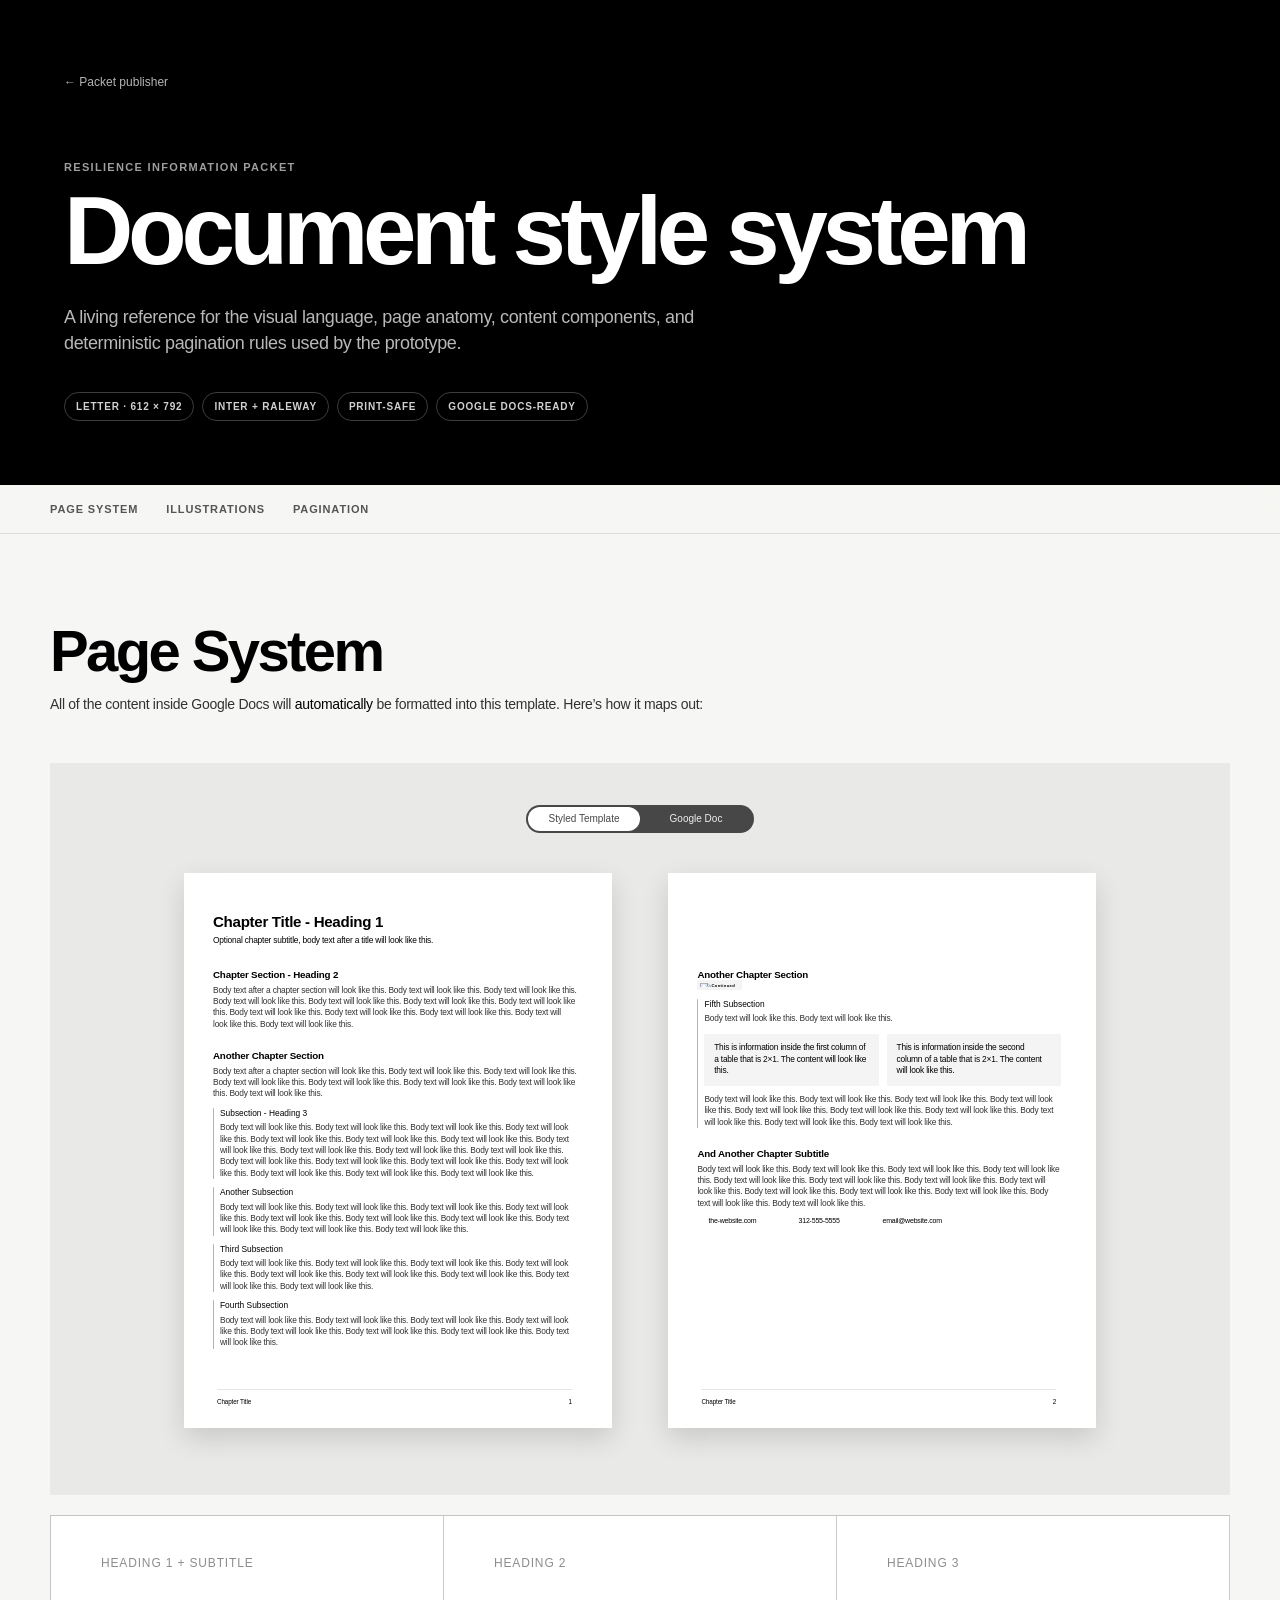
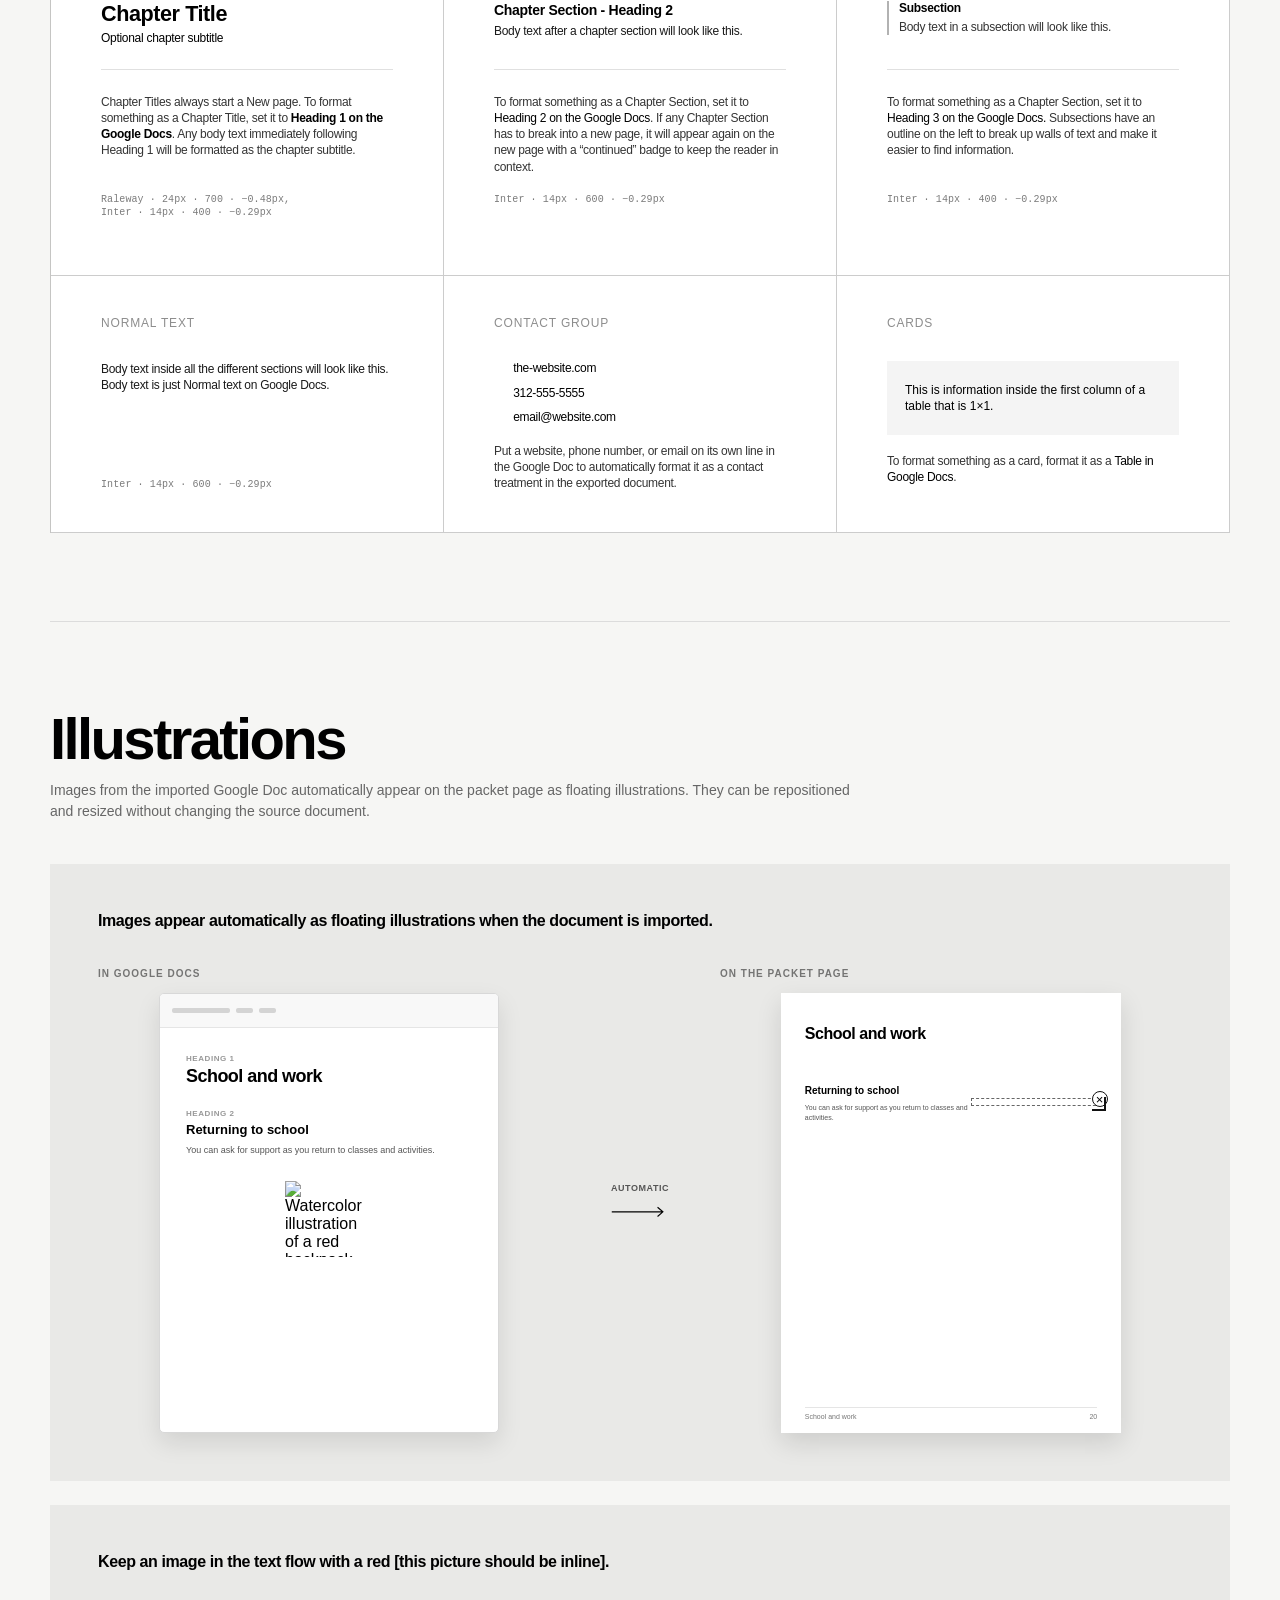
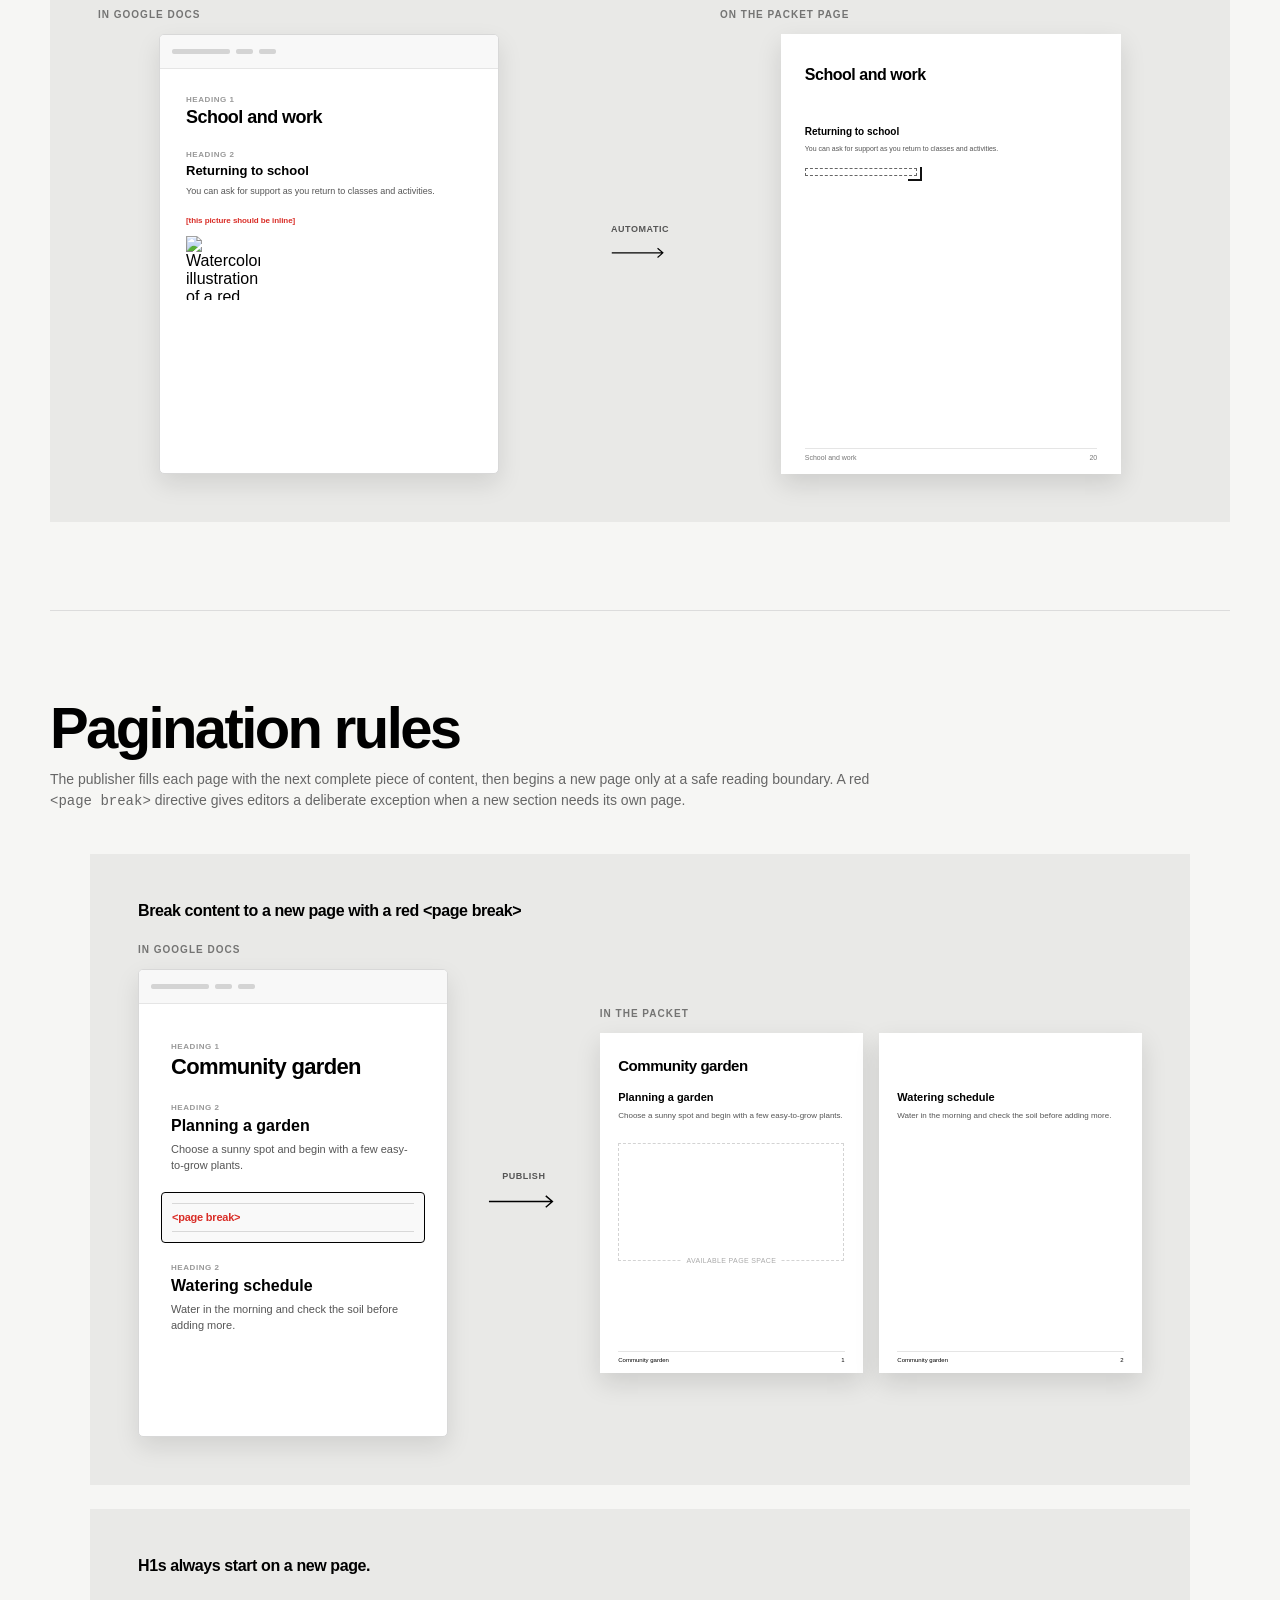
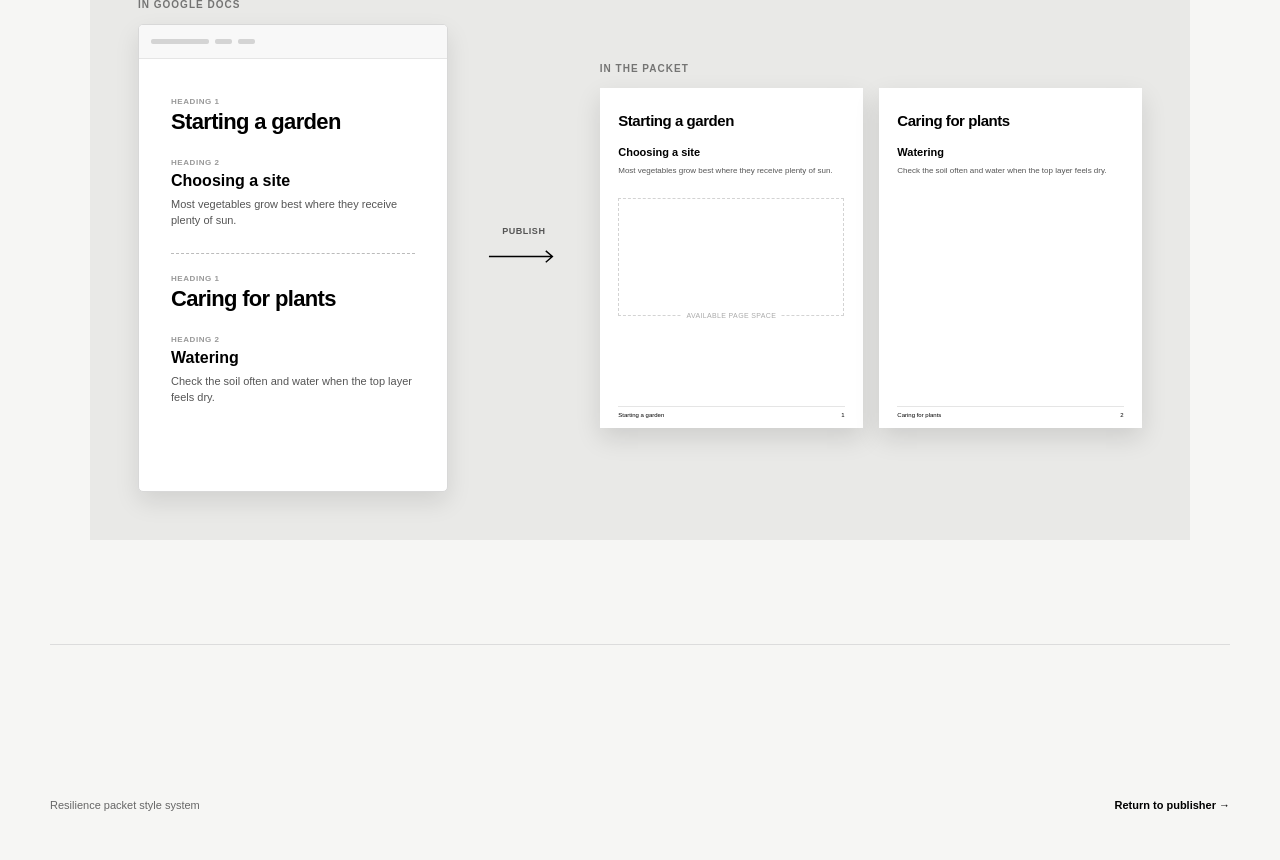
==== style-guide.html @ e4ff2c81 "Refine packet publishing workflow" ====
<!doctype html>
<html lang="en">
  <head>
    <meta charset="UTF-8" />
    <meta name="viewport" content="width=device-width, initial-scale=1.0" />
    <title>Resilience Packet — Style System</title>
    <link rel="stylesheet" href="styles.css" />
    <link rel="stylesheet" href="style-guide.css?v=20260716-02" />
  </head>
  <body class="guide-body">
    <header class="guide-header">
      <div class="guide-header-inner">
        <a class="guide-back" href="index.html">← Packet publisher</a>
        <div class="guide-kicker">Resilience information packet</div>
        <h1>Document style system</h1>
        <p class="guide-intro">A living reference for the visual language, page anatomy, content components, and deterministic pagination rules used by the prototype.</p>
        <div class="guide-status-row">
          <span>Letter · 612 × 792</span>
          <span>Inter + Raleway</span>
          <span>Print-safe</span>
          <span>Google Docs-ready</span>
        </div>
      </div>
    </header>

    <nav class="guide-nav" aria-label="Style system sections">
      <div class="guide-nav-inner">
        <a href="#page-system">Page system</a>
        <a href="#illustrations">Illustrations</a>
        <a href="#pagination">Pagination</a>
      </div>
    </nav>

    <main class="guide-main">
      <section id="page-system" class="guide-section page-system-section">
        <div class="page-system-heading">
          <h2>Page System</h2>
          <p>All of the content inside Google Docs will <strong>automatically</strong> be formatted into this template. Here’s how it maps out:</p>
        </div>

        <div class="page-system-demo" data-page-system-view="styled">
          <div class="page-system-toggle" role="group" aria-label="Page system preview">
            <button class="page-system-toggle-button is-active" type="button" data-page-system-toggle="styled" aria-pressed="true">Styled Template</button>
            <button class="page-system-toggle-button" type="button" data-page-system-toggle="docs" aria-pressed="false">Google Doc</button>
          </div>

          <div class="page-system-panel is-active" data-page-system-panel="styled">
            <div class="page-system-pages" aria-label="Two styled template pages">
              <article class="paper page-system-paper" aria-label="Styled template page one">
                <h3 class="chapter-title">Chapter Title - Heading 1</h3>
                <p class="chapter-dek">Optional chapter subtitle, body text after a title will look like this.</p>
                <div class="page-content page-system-page-content">
                  <section class="subsection">
                    <div class="subsection-heading-row"><h4 class="subsection-heading">Chapter Section - Heading 2</h4></div>
                    <p class="content-block">Body text after a chapter section will look like this. Body text will look like this. Body text will look like this. Body text will look like this. Body text will look like this. Body text will look like this. Body text will look like this. Body text will look like this. Body text will look like this. Body text will look like this. Body text will look like this. Body text will look like this.</p>
                  </section>
                  <section class="subsection is-chapter-last">
                    <div class="subsection-heading-row"><h4 class="subsection-heading">Another Chapter Section</h4></div>
                    <p class="content-block">Body text after a chapter section will look like this. Body text will look like this. Body text will look like this. Body text will look like this. Body text will look like this. Body text will look like this. Body text will look like this. Body text will look like this.</p>
                    <div class="content-block callout page-system-callout">
                      <strong class="callout-title">Subsection - Heading 3</strong>
                      <p>Body text will look like this. Body text will look like this. Body text will look like this. Body text will look like this. Body text will look like this. Body text will look like this. Body text will look like this. Body text will look like this. Body text will look like this. Body text will look like this. Body text will look like this. Body text will look like this. Body text will look like this. Body text will look like this. Body text will look like this. Body text will look like this. Body text will look like this. Body text will look like this.</p>
                    </div>
                    <div class="content-block callout page-system-callout">
                      <strong class="callout-title">Another Subsection</strong>
                      <p>Body text will look like this. Body text will look like this. Body text will look like this. Body text will look like this. Body text will look like this. Body text will look like this. Body text will look like this. Body text will look like this. Body text will look like this. Body text will look like this.</p>
                    </div>
                    <div class="content-block callout page-system-callout">
                      <strong class="callout-title">Third Subsection</strong>
                      <p>Body text will look like this. Body text will look like this. Body text will look like this. Body text will look like this. Body text will look like this. Body text will look like this. Body text will look like this. Body text will look like this. Body text will look like this.</p>
                    </div>
                    <div class="content-block callout page-system-callout">
                      <strong class="callout-title">Fourth Subsection</strong>
                      <p>Body text will look like this. Body text will look like this. Body text will look like this. Body text will look like this. Body text will look like this. Body text will look like this. Body text will look like this. Body text will look like this.</p>
                    </div>
                  </section>
                </div>
                <footer class="packet-footer"><span class="footer-label">Chapter Title</span><span class="footer-number">1</span></footer>
              </article>

              <article class="paper page-system-paper" aria-label="Styled template page two">
                <div class="page-content page-system-page-content">
                  <section class="subsection">
                    <div class="subsection-heading-row">
                      <h4 class="subsection-heading">Another Chapter Section</h4>
                      <span class="continued-badge"><img src="assets/icons/continued.svg" alt="Continued" /></span>
                    </div>
                    <div class="content-block callout page-system-callout">
                      <strong class="callout-title">Fifth Subsection</strong>
                      <p>Body text will look like this. Body text will look like this.</p>
                      <div class="card-grid page-system-card-grid">
                        <article>This is information inside the first column of a table that is 2×1. The content will look like this.</article>
                        <article>This is information inside the second column of a table that is 2×1. The content will look like this.</article>
                      </div>
                      <p class="page-system-after-cards">Body text will look like this. Body text will look like this. Body text will look like this. Body text will look like this. Body text will look like this. Body text will look like this. Body text will look like this. Body text will look like this. Body text will look like this. Body text will look like this.</p>
                    </div>
                  </section>
                  <section class="subsection is-chapter-last">
                    <div class="subsection-heading-row"><h4 class="subsection-heading">And Another Chapter Subtitle</h4></div>
                    <p class="content-block">Body text will look like this. Body text will look like this. Body text will look like this. Body text will look like this. Body text will look like this. Body text will look like this. Body text will look like this. Body text will look like this. Body text will look like this. Body text will look like this. Body text will look like this. Body text will look like this. Body text will look like this.</p>
                    <div class="contact-row page-system-contact-row">
                      <span class="contact-entry"><img class="contact-icon" src="assets/icons/website.svg" alt="" />the-website.com</span>
                      <span class="contact-entry"><img class="contact-icon" src="assets/icons/phone.svg" alt="" />312-555-5555</span>
                      <span class="contact-entry"><img class="contact-icon" src="assets/icons/email.svg" alt="" />email@website.com</span>
                    </div>
                  </section>
                </div>
                <footer class="packet-footer"><span class="footer-label">Chapter Title</span><span class="footer-number">2</span></footer>
              </article>
            </div>
          </div>

          <div class="page-system-panel" data-page-system-panel="docs" hidden>
            <div class="google-doc-embed-wrap">
              <a class="google-doc-open-link" href="https://docs.google.com/document/d/1u_cX62gQvb2xD770e0bpoiOryG_DKsj0DKi7_G0hUdY/edit?tab=t.uyp0hctjs5rq" target="_blank" rel="noreferrer">Open in Google Docs ↗</a>
              <iframe class="google-doc-embed" src="https://docs.google.com/document/d/1u_cX62gQvb2xD770e0bpoiOryG_DKsj0DKi7_G0hUdY/edit?tab=t.uyp0hctjs5rq" title="Editable Resilience Demo Google Doc with menus and formatting controls"></iframe>
            </div>
          </div>
        </div>

        <div class="page-map-grid">
          <article class="page-map-card page-map-card-tall map-heading-one">
            <div class="page-map-label">Heading 1 + Subtitle</div>
            <div class="map-heading-preview">
              <div class="map-chapter-title">Chapter Title</div>
              <div class="map-chapter-subtitle">Optional chapter subtitle</div>
            </div>
            <div class="page-map-divider" aria-hidden="true"></div>
            <p class="page-map-description">Chapter Titles always start a New page. To format something as a Chapter Title, set it to <strong>Heading 1 on the Google Docs</strong>. Any body text immediately following Heading 1 will be formatted as the chapter subtitle.</p>
            <code>Raleway · 24px · 700 · −0.48px,<br />Inter · 14px · 400 · −0.29px</code>
          </article>
          <article class="page-map-card page-map-card-tall map-heading-two">
            <div class="page-map-label">Heading 2</div>
            <div class="map-heading-preview">
              <strong class="map-section-heading">Chapter Section - Heading 2</strong>
              <p class="map-section-body">Body text after a chapter section will look like this.</p>
            </div>
            <div class="page-map-divider" aria-hidden="true"></div>
            <p class="page-map-description">To format something as a Chapter Section, set it to <strong>Heading 2 on the Google Docs</strong>. If any Chapter Section has to break into a new page, it will appear again on the new page with a “continued” badge to keep the reader in context.</p>
            <code>Inter · 14px · 600 · −0.29px</code>
          </article>
          <article class="page-map-card page-map-card-tall map-heading-three">
            <div class="page-map-label">Heading 3</div>
            <div class="map-heading-preview">
              <div class="map-subsection-content">
                <strong class="map-subsection-heading">Subsection</strong>
                <p class="map-subsection-body">Body text in a subsection will look like this.</p>
              </div>
            </div>
            <div class="page-map-divider" aria-hidden="true"></div>
            <p class="page-map-description">To format something as a Chapter Section, set it to <strong>Heading 3 on the Google Docs.</strong> Subsections have an outline on the left to break up walls of text and make it easier to find information.</p>
            <code>Inter · 14px · 400 · −0.29px</code>
          </article>
          <article class="page-map-card page-map-card-short map-normal-text">
            <div class="page-map-label">Normal text</div>
            <p class="map-normal-specimen">Body text inside all the different sections will look like this. Body text is just Normal text on Google Docs.</p>
            <code>Inter · 14px · 600 · −0.29px</code>
          </article>
          <article class="page-map-card page-map-card-short map-contact-group">
            <div class="page-map-label">Contact group</div>
            <div class="page-map-contact">
              <span class="contact-entry"><img class="contact-icon" src="assets/icons/website.svg" alt="" />the-website.com</span>
              <span class="contact-entry"><img class="contact-icon" src="assets/icons/phone.svg" alt="" />312-555-5555</span>
              <span class="contact-entry"><img class="contact-icon" src="assets/icons/email.svg" alt="" />email@website.com</span>
            </div>
            <p class="page-map-description">Put a website, phone number, or email on its own line in the Google Doc to automatically format it as a contact treatment in the exported document.</p>
          </article>
          <article class="page-map-card page-map-card-short map-cards">
            <div class="page-map-label">Cards</div>
            <div class="map-card-example">This is information inside the first column of a table that is 1×1.</div>
            <p class="page-map-description">To format something as a card, format it as a <strong>Table in Google Docs</strong>.</p>
          </article>
        </div>
      </section>

      <section id="illustrations" class="guide-section">
        <div class="guide-section-heading illustrations-section-heading">
          <div>
            <h2>Illustrations</h2>
            <p>Images from the imported Google Doc automatically appear on the packet page as floating illustrations. They can be repositioned and resized without changing the source document.</p>
          </div>
        </div>

        <figure class="illustration-demo" aria-labelledby="illustration-demo-title">
          <figcaption id="illustration-demo-title" class="illustration-demo-title">Images appear automatically as floating illustrations when the document is imported.</figcaption>

          <div class="illustration-demo-flow">
            <div class="illustration-demo-source">
              <div class="illustration-demo-label">In Google Docs</div>
              <div class="illustration-doc-page">
                <div class="illustration-doc-toolbar" aria-hidden="true"><span></span><span></span><span></span></div>
                <div class="illustration-doc-content">
                  <span class="illustration-format-label">Heading 1</span>
                  <h3 class="illustration-doc-chapter-title">School and work</h3>
                  <span class="illustration-format-label">Heading 2</span>
                  <h4>Returning to school</h4>
                  <p>You can ask for support as you return to classes and activities.</p>
                  <img src="assets/illustrations/school-backpack.webp" alt="Watercolor illustration of a red backpack" />
                </div>
              </div>
            </div>

            <div class="illustration-demo-transfer" aria-hidden="true">
              <span>Automatic</span>
              <svg viewBox="0 0 76 18" focusable="false"><path d="M1 9h67M61 3l7 6-7 6" /></svg>
            </div>

            <div class="illustration-demo-result">
              <div class="illustration-demo-label">On the packet page</div>
              <article class="illustration-packet-page" aria-label="Packet page with a positioned backpack illustration">
                <h3>School and work</h3>
                <div class="illustration-packet-content">
                  <h4>Returning to school</h4>
                  <p>You can ask for support as you return to classes and activities.</p>
                </div>
                <div class="illustration-placed-image">
                  <img src="assets/illustrations/school-backpack.webp" alt="" />
                  <span class="illustration-remove-preview">×</span>
                  <span class="illustration-resize-preview"></span>
                </div>
                <footer><span>School and work</span><span>20</span></footer>
              </article>
            </div>
          </div>

        </figure>

        <figure class="illustration-demo illustration-inline-demo" aria-labelledby="illustration-inline-demo-title">
          <figcaption id="illustration-inline-demo-title" class="illustration-demo-title">Keep an image in the text flow with a red <code>[this picture should be inline]</code>.</figcaption>

          <div class="illustration-demo-flow">
            <div class="illustration-demo-source">
              <div class="illustration-demo-label">In Google Docs</div>
              <div class="illustration-doc-page">
                <div class="illustration-doc-toolbar" aria-hidden="true"><span></span><span></span><span></span></div>
                <div class="illustration-doc-content">
                  <span class="illustration-format-label">Heading 1</span>
                  <h3 class="illustration-doc-chapter-title">School and work</h3>
                  <span class="illustration-format-label">Heading 2</span>
                  <h4>Returning to school</h4>
                  <p>You can ask for support as you return to classes and activities.</p>
                  <code>[this picture should be inline]</code>
                  <img src="assets/illustrations/school-backpack.webp" alt="Watercolor illustration of a red backpack" />
                </div>
              </div>
            </div>

            <div class="illustration-demo-transfer" aria-hidden="true">
              <span>Automatic</span>
              <svg viewBox="0 0 76 18" focusable="false"><path d="M1 9h67M61 3l7 6-7 6" /></svg>
            </div>

            <div class="illustration-demo-result">
              <div class="illustration-demo-label">On the packet page</div>
              <article class="illustration-packet-page illustration-inline-packet-page" aria-label="Packet page with an inline backpack illustration">
                <h3>School and work</h3>
                <div class="illustration-packet-content illustration-packet-content-inline">
                  <h4>Returning to school</h4>
                  <p>You can ask for support as you return to classes and activities.</p>
                  <div class="illustration-inline-image-preview">
                    <img src="assets/illustrations/school-backpack.webp" alt="" />
                    <span class="illustration-resize-preview"></span>
                  </div>
                </div>
                <footer><span>School and work</span><span>20</span></footer>
              </article>
            </div>
          </div>

        </figure>
      </section>

      <section id="pagination" class="guide-section">
        <div class="guide-section-heading pagination-section-heading">
          <div>
            <h2>Pagination rules</h2>
            <p>The publisher fills each page with the next complete piece of content, then begins a new page only at a safe reading boundary. A red <code>&lt;page break&gt;</code> directive gives editors a deliberate exception when a new section needs its own page.</p>
          </div>
        </div>

        <figure class="pagination-demo" aria-labelledby="pagination-demo-title">
          <figcaption id="pagination-demo-title" class="pagination-demo-title">Break content to a new page with a red <code>&lt;page break&gt;</code></figcaption>
          <div class="pagination-demo-source">
            <div class="pagination-demo-label">In Google Docs</div>
            <div class="pagination-doc-page">
              <div class="pagination-doc-toolbar" aria-hidden="true"><span></span><span></span><span></span></div>
              <div class="pagination-doc-content">
                <span class="pagination-format-label">Heading 1</span>
                <h2 class="pagination-doc-chapter-title">Community garden</h2>
                <span class="pagination-format-label">Heading 2</span>
                <h3>Planning a garden</h3>
                <p>Choose a sunny spot and begin with a few easy-to-grow plants.</p>
                  <div class="pagination-double-break">
                    <div class="pagination-empty-line"></div>
                    <code class="pagination-page-break-directive">&lt;page break&gt;</code>
                    <div class="pagination-empty-line"></div>
                </div>
                <span class="pagination-format-label">Heading 2</span>
                <h3>Watering schedule</h3>
                <p>Water in the morning and check the soil before adding more.</p>
              </div>
            </div>
          </div>

          <div class="pagination-demo-transfer" aria-hidden="true">
            <span>Publish</span>
            <svg viewBox="0 0 76 18" focusable="false"><path d="M1 9h67M61 3l7 6-7 6" /></svg>
          </div>

          <div class="pagination-demo-result">
            <div class="pagination-demo-label">In the packet</div>
            <div class="pagination-result-pages" aria-label="Resulting packet pages">
              <article class="pagination-result-page" aria-label="Packet page before the page break">
                <h3 class="pagination-page-chapter-title">Community garden</h3>
                <div class="pagination-page-content">
                  <h3>Planning a garden</h3>
                  <p>Choose a sunny spot and begin with a few easy-to-grow plants.</p>
                  <div class="pagination-page-space"><span>Available page space</span></div>
                </div>
                <footer class="pagination-page-footer"><span>Community garden</span><span>1</span></footer>
              </article>
              <article class="pagination-result-page" aria-label="Packet page after the page break">
                <div class="pagination-page-content">
                  <h3>Watering schedule</h3>
                  <p>Water in the morning and check the soil before adding more.</p>
                </div>
                <footer class="pagination-page-footer"><span>Community garden</span><span>2</span></footer>
              </article>
            </div>
          </div>
        </figure>

        <figure class="pagination-demo" aria-labelledby="chapter-start-demo-title">
          <figcaption id="chapter-start-demo-title" class="pagination-demo-title">H1s always start on a new page.</figcaption>
          <div class="pagination-demo-source">
            <div class="pagination-demo-label">In Google Docs</div>
            <div class="pagination-doc-page">
              <div class="pagination-doc-toolbar" aria-hidden="true"><span></span><span></span><span></span></div>
              <div class="pagination-doc-content">
                <span class="pagination-format-label">Heading 1</span>
                <h2 class="pagination-doc-chapter-title">Starting a garden</h2>
                <span class="pagination-format-label">Heading 2</span>
                <h3>Choosing a site</h3>
                <p>Most vegetables grow best where they receive plenty of sun.</p>
                <div class="pagination-doc-chapter-divider" aria-hidden="true"></div>
                <span class="pagination-format-label">Heading 1</span>
                <h2 class="pagination-doc-chapter-title">Caring for plants</h2>
                <span class="pagination-format-label">Heading 2</span>
                <h3>Watering</h3>
                <p>Check the soil often and water when the top layer feels dry.</p>
              </div>
            </div>
          </div>

          <div class="pagination-demo-transfer" aria-hidden="true">
            <span>Publish</span>
            <svg viewBox="0 0 76 18" focusable="false"><path d="M1 9h67M61 3l7 6-7 6" /></svg>
          </div>

          <div class="pagination-demo-result">
            <div class="pagination-demo-label">In the packet</div>
            <div class="pagination-result-pages" aria-label="Resulting packet pages">
              <article class="pagination-result-page" aria-label="Packet page before the new chapter">
                <h3 class="pagination-page-chapter-title">Starting a garden</h3>
                <div class="pagination-page-content">
                  <h3>Choosing a site</h3>
                  <p>Most vegetables grow best where they receive plenty of sun.</p>
                  <div class="pagination-page-space"><span>Available page space</span></div>
                </div>
                <footer class="pagination-page-footer"><span>Starting a garden</span><span>1</span></footer>
              </article>
              <article class="pagination-result-page" aria-label="New packet chapter page">
                <h3 class="pagination-page-chapter-title">Caring for plants</h3>
                <div class="pagination-page-content">
                  <h3>Watering</h3>
                  <p>Check the soil often and water when the top layer feels dry.</p>
                </div>
                <footer class="pagination-page-footer"><span>Caring for plants</span><span>2</span></footer>
              </article>
            </div>
          </div>
        </figure>

      </section>
    </main>

    <footer class="guide-site-footer">
      <span>Resilience packet style system</span>
      <a href="index.html">Return to publisher →</a>
    </footer>
    <script src="style-guide.js"></script>
  </body>
</html>
---- styles.css ----
@font-face {
  font-family: "Inter";
  src: url("assets/fonts/Inter-Variable.ttf") format("truetype");
  font-style: normal;
  font-weight: 100 900;
  font-display: swap;
}

@font-face {
  font-family: "Raleway";
  src: url("assets/fonts/Raleway-Variable.ttf") format("truetype");
  font-style: normal;
  font-weight: 100 900;
  font-display: swap;
}

:root {
  color-scheme: light;
  --ink: #000;
  --muted-ink: rgba(0, 0, 0, 0.8);
  --paper: #fff;
  --soft: #fafafa;
  --rule: #e5e5e5;
  --control-border: #d7d7d7;
  --page-scale: 0.9;
  --page-width: 612px;
  --page-height: 792px;
  --content-width: 520px;
  --content-height: 600px;
}

* {
  box-sizing: border-box;
}

html,
body {
  margin: 0;
  min-height: 100%;
  font-family: Inter, Arial, sans-serif;
  color: var(--ink);
  background: #efefef;
}

button,
input,
select,
textarea {
  font: inherit;
}

button {
  cursor: pointer;
}

.app-shell {
  display: grid;
  grid-template-columns: minmax(340px, 420px) minmax(0, 1fr);
  min-height: 100vh;
}

.editor-panel {
  position: sticky;
  top: 0;
  z-index: 2;
  height: 100vh;
  overflow-y: auto;
  background: #fff;
  border-right: 1px solid #d8d8d8;
}

.editor-header,
.editor-section {
  padding: 24px;
  border-bottom: 1px solid #e8e8e8;
}

.editor-header {
  padding-block: 14px;
}

.settings-section {
  padding: 0;
}

.settings-section > summary {
  display: flex;
  align-items: center;
  justify-content: space-between;
  gap: 16px;
  padding: 24px;
  cursor: pointer;
  list-style: none;
}

.settings-section > summary::-webkit-details-marker {
  display: none;
}

.settings-section > summary::after {
  width: 7px;
  height: 7px;
  border-right: 1.5px solid #555;
  border-bottom: 1.5px solid #555;
  content: "";
  transform: rotate(45deg);
  transition: transform 120ms ease;
}

.settings-section[open] > summary::after {
  transform: rotate(225deg);
}

.settings-section-content {
  padding: 0 24px 24px;
}

.editor-header,
.section-heading-row,
.preview-toolbar,
.preview-actions {
  display: flex;
  align-items: center;
  justify-content: space-between;
  gap: 16px;
}

.eyebrow {
  margin: 0 0 4px;
  color: #707070;
  font-size: 12px;
  font-weight: 700;
  letter-spacing: 0.11em;
  text-transform: uppercase;
}

.editor-header h1,
.preview-toolbar h2,
.editor-section h2 {
  margin: 0;
  letter-spacing: -0.03em;
}

.editor-header h1 {
  font-size: 22px;
}

.status-dot {
  width: 9px;
  height: 9px;
  border-radius: 50%;
  background: #2a9c55;
  box-shadow: 0 0 0 4px rgba(42, 156, 85, 0.12);
}

.editor-section h2 {
  font-size: 14px;
}

.section-heading-row {
  align-items: flex-start;
  margin-bottom: 14px;
}

.section-heading-row p,
.settings-section-intro,
.import-summary {
  margin: 4px 0 0;
  color: #666;
  font-size: 11px;
  line-height: 1.45;
}

label {
  display: grid;
  gap: 6px;
  color: #555;
  font-size: 11px;
  font-weight: 600;
}

input,
select,
textarea {
  width: 100%;
  min-width: 0;
  border: 1px solid var(--control-border);
  border-radius: 6px;
  background: #fff;
  color: #111;
}

input {
  height: 36px;
  padding: 0 10px;
}

textarea {
  min-height: 58px;
  padding: 9px 10px;
  line-height: 1.4;
  resize: vertical;
}

select {
  height: 30px;
  padding: 0 8px;
  font-size: 11px;
}

input:focus,
select:focus,
textarea:focus {
  outline: 2px solid #111;
  outline-offset: 1px;
}

.settings-section-intro {
  margin: -4px 0 0;
}

.source-intro-row {
  display: flex;
  align-items: flex-start;
  gap: 8px;
  margin-bottom: 12px;
}

.source-intro-row .settings-section-intro {
  flex: 1;
}

.import-help {
  position: relative;
  flex: none;
}

.import-help > summary {
  display: grid;
  width: 18px;
  height: 18px;
  place-items: center;
  border: 1px solid #999;
  border-radius: 50%;
  color: #555;
  cursor: help;
  font-size: 11px;
  font-weight: 700;
  line-height: 1;
  list-style: none;
}

.import-help > summary::-webkit-details-marker {
  display: none;
}

.import-help > summary:hover,
.import-help[open] > summary {
  border-color: #111;
  color: #111;
}

.import-help-popover {
  position: absolute;
  z-index: 10;
  top: 26px;
  right: 0;
  width: 275px;
  padding: 10px 12px;
  border: 1px solid #d6d6d6;
  border-radius: 6px;
  background: #fff;
  box-shadow: 0 8px 20px rgba(0, 0, 0, 0.12);
  color: #555;
  font-size: 11px;
  font-weight: 400;
  line-height: 1.45;
}

.import-help-popover p {
  margin: 0;
}

.import-help-popover p + p {
  margin-top: 8px;
}

.import-help-popover code {
  color: #222;
  font-size: 10px;
}

.import-help-link {
  color: #222;
  font-weight: 650;
  text-underline-offset: 2px;
}

.page-directive-note {
  margin-top: 8px;
}

.page-directive-note code {
  color: #222;
  font-size: 10px;
  font-weight: 650;
}

.source-link-control {
  gap: 7px;
}

.source-link-control input {
  font-weight: 400;
}

.quick-link-section {
  display: grid;
  gap: 7px;
  margin-top: 20px;
  color: #555;
  font-size: 11px;
  font-weight: 600;
}

.quick-link-label {
  line-height: 1.3;
}

.quick-link {
  display: flex;
  width: 100%;
  min-height: 36px;
  align-items: center;
  justify-content: space-between;
  gap: 10px;
  padding: 8px 10px;
  border: 1px solid var(--control-border);
  border-radius: 6px;
  background: #fff;
  color: #111;
  cursor: pointer;
  font-size: 11px;
  font-weight: 400;
  line-height: 1.3;
  text-align: left;
}

.quick-link::after {
  content: "→";
  font-size: 14px;
  line-height: 1;
  text-decoration: none;
}

.quick-link:disabled {
  cursor: wait;
  opacity: 0.55;
}

.illustration-library {
  display: grid;
  grid-template-columns: repeat(3, minmax(0, 1fr));
  gap: 8px;
  min-height: 86px;
  margin-top: 10px;
  padding: 8px;
  border: 1px dashed #bdbdbd;
  border-radius: 6px;
  background: #fafafa;
}

.illustration-library-empty {
  grid-column: 1 / -1;
  align-self: center;
  margin: 0;
  color: #777;
  font-size: 10px;
  line-height: 1.4;
  text-align: center;
}

.illustration-library-item {
  min-width: 0;
  padding: 5px;
  border: 1px solid #e0e0e0;
  border-radius: 4px;
  background: #fff;
  cursor: grab;
}

.illustration-library-item.is-dragging {
  opacity: 0.45;
}

.illustration-library-item img {
  display: block;
  width: 100%;
  height: 58px;
  object-fit: contain;
}

.illustration-save-row {
  display: flex;
  flex-wrap: wrap;
  align-items: center;
  gap: 8px;
  margin-top: 10px;
}

.illustration-save-status {
  margin: 0;
  color: #777;
  font-size: 10px;
  line-height: 1.3;
}

.illustration-save-status.is-dirty {
  color: #9b5b12;
}

.illustration-library-support {
  margin: 10px 0 0;
  color: #777;
  font-size: 10px;
  line-height: 1.4;
}

.illustration-library-support a {
  color: inherit;
}

.source-link-control input[aria-invalid="true"] {
  border-color: #b42318;
}

.source-doc-preview {
  margin-top: 12px;
  border: 1px solid #d6d6d6;
  border-radius: 6px;
  background: #fafafa;
}

.source-doc-preview-title {
  display: flex;
  align-items: center;
  justify-content: space-between;
  gap: 12px;
  min-height: 40px;
  margin: 0;
  padding: 0 12px;
  color: #555;
  font-size: 11px;
  font-weight: 650;
  border-bottom: 1px solid #e5e5e5;
}

.source-doc-preview-title > span {
  min-width: 0;
  overflow: hidden;
  text-overflow: ellipsis;
  white-space: nowrap;
}

.source-doc-preview-frame {
  height: 190px;
  overflow: hidden;
  background: #fff;
}

.source-doc-preview iframe {
  display: block;
  width: 238.1%;
  height: 238.1%;
  border: 0;
  transform: scale(0.42);
  transform-origin: top left;
}

.source-link-actions {
  display: flex;
  align-items: center;
  gap: 12px;
  margin-top: 12px;
}

.source-link-actions .primary-button {
  width: auto;
  margin-top: 0;
  white-space: nowrap;
}

.source-refresh-button {
  min-height: 36px;
  padding: 9px 12px;
  border: 1px solid #d6d6d6;
  border-radius: 6px;
  background: #f5f5f5;
  color: #111;
  font-size: 11px;
  font-weight: 700;
  white-space: nowrap;
}

.source-access-note {
  margin: 9px 0 0;
  color: #777;
  font-size: 10px;
  line-height: 1.4;
}

.primary-button:disabled,
.source-refresh-button:disabled {
  cursor: wait;
  opacity: 0.55;
}

.text-link {
  color: #333;
  font-size: 11px;
  font-weight: 600;
  text-decoration: none;
}

.quick-link-suggestion {
  font-weight: 400;
}

.primary-button,
.secondary-button,
.toolbar-button {
  border: 0;
  border-radius: 6px;
}

.primary-button {
  width: 100%;
  margin-top: 12px;
  padding: 11px 14px;
  background: #000;
  color: #fff;
  font-size: 12px;
  font-weight: 700;
}

.secondary-button {
  padding: 9px 13px;
  background: #111;
  color: #fff;
  font-size: 11px;
  font-weight: 700;
}

.toolbar-button {
  display: inline-flex;
  min-height: 32px;
  align-items: center;
  justify-content: center;
  padding: 8px 11px;
  border: 1px solid #cfcfcf;
  background: rgba(255, 255, 255, 0.82);
  color: #222;
  font-size: 11px;
  font-weight: 700;
  line-height: 1;
  text-decoration: none;
}

#toggleFigma[hidden] {
  display: none;
}

.preview-panel {
  min-width: 0;
  padding: 0 40px 48px;
  background: #ededed;
}

.preview-toolbar {
  margin: 0;
  padding: 40px 0 14px;
}

.preview-content {
  display: grid;
  grid-template-columns: minmax(0, 1fr) 181px;
  align-items: start;
  gap: 16px;
}

.preview-main {
  min-width: 0;
  overflow-x: auto;
}

.preview-controls {
  display: grid;
  width: 181px;
  position: sticky;
  top: 40px;
  z-index: 1;
  justify-items: end;
  gap: 8px;
}

@media (min-width: 981px) {
  .preview-content {
    grid-template-columns: minmax(0, 1fr);
  }

  .preview-main,
  .preview-controls {
    grid-column: 1;
    grid-row: 1;
  }

  .preview-controls {
    align-self: start;
    justify-self: end;
    margin-top: -36px;
  }
}

.preview-controls .toolbar-button,
.preview-controls .secondary-button {
  width: 132px;
}

.preview-controls .zoom-control {
  justify-self: end;
}

.preview-toolbar h2 {
  font-size: 14px;
  font-weight: 500;
  letter-spacing: -0.02em;
}

.zoom-control {
  display: grid;
  width: 132px;
  grid-template-columns: 1fr auto;
  align-items: center;
  gap: 4px 8px;
  color: #555;
  font-size: 10px;
  font-weight: 700;
}

.zoom-control input {
  grid-column: 1 / -1;
  width: 100%;
  height: auto;
  margin: 0;
  padding: 0;
}

.zoom-control span {
  font-size: 10px;
  font-variant-numeric: tabular-nums;
}

.zoom-control #zoomValue {
  justify-self: end;
}

.render-warnings {
  display: none;
  max-width: 680px;
  margin: 0 auto 14px;
  padding: 10px 12px;
  border: 1px solid #e2b75c;
  border-radius: 6px;
  background: #fff8e8;
  color: #644a12;
  font-size: 11px;
  line-height: 1.45;
}

.render-warnings.is-visible {
  display: block;
}

.render-warning {
  display: block;
}

.render-warning + .render-warning {
  margin-top: 4px;
}

.render-warning a {
  color: inherit;
  font-weight: 700;
  text-decoration: underline;
  text-underline-offset: 2px;
}

.print-blocker {
  display: none;
}

.pages {
  display: flex;
  flex-direction: column;
  align-items: center;
  gap: 28px;
  min-width: max-content;
}

.page-comparison {
  display: grid;
  grid-template-columns: repeat(2, max-content);
  align-items: start;
  gap: 24px;
}

.page-comparison[id] {
  scroll-margin-top: 16px;
}

.app-shell.figma-hidden .page-comparison {
  grid-template-columns: max-content;
}

.app-shell.figma-hidden .figma-reference-column {
  display: none;
}

.app-shell.two-page-preview .pages {
  display: grid;
  grid-template-columns: repeat(2, max-content);
  align-items: start;
  justify-content: center;
  gap: 28px 24px;
}

.app-shell.two-page-preview .page-comparison {
  grid-template-columns: max-content;
}

.app-shell.two-page-preview .figma-reference-column {
  display: none;
}

.app-shell.two-page-preview .page-comparison.page-style-cover {
  grid-column: 1 / -1;
  justify-self: start;
}

.comparison-column {
  display: grid;
  gap: 8px;
  margin: 0;
}

.comparison-label {
  margin: 0;
  color: #666;
  font-size: 10px;
  font-weight: 400;
  letter-spacing: 0.09em;
  line-height: 1;
  text-transform: uppercase;
}

.figma-reference-page {
  display: block;
  width: var(--page-width);
  height: var(--page-height);
  zoom: var(--page-scale);
  background: var(--paper);
  box-shadow: 0 8px 28px rgba(0, 0, 0, 0.13);
}

.paper {
  position: relative;
  flex: none;
  width: var(--page-width);
  height: var(--page-height);
  overflow: hidden;
  zoom: var(--page-scale);
  background: var(--paper);
  box-shadow: 0 8px 28px rgba(0, 0, 0, 0.13);
}

.paper a {
  color: inherit;
  cursor: pointer;
  text-decoration: none;
}

.cover-page {
  font-family: Inter, sans-serif;
}

.cover-brand {
  position: absolute;
  top: 59px;
  left: 42.53px;
  margin: 0;
  font-family: Raleway, sans-serif;
  font-size: 22.461px;
  font-weight: 900;
  letter-spacing: -0.4492px;
}

.cover-heading-group {
  position: absolute;
  top: 369px;
  left: 40.53px;
  width: 413.325px;
  transform: translateY(-50%);
}

.cover-title {
  margin: 0;
  font-family: Raleway, sans-serif;
  font-size: 60px;
  font-weight: 700;
  line-height: normal;
  letter-spacing: -1.2px;
}

.cover-subtitle {
  margin: 12px 0 0 2px;
  color: rgba(0, 0, 0, 0.75);
  font-size: 23px;
  font-weight: 400;
  letter-spacing: -0.44px;
}

.cover-meta {
  position: absolute;
  top: 737.67px;
  margin: 0;
  font-size: 10px;
  letter-spacing: 0.8px;
  text-transform: uppercase;
}

.cover-site {
  left: 43.53px;
}

.cover-year {
  right: 42.72px;
}

.chapter-title {
  position: absolute;
  top: 56px;
  left: 42px;
  margin: 0;
  font-family: Raleway, sans-serif;
  font-size: 21.607px;
  font-weight: 700;
  line-height: normal;
  letter-spacing: -0.4321px;
}

.chapter-dek {
  position: absolute;
  top: 88px;
  left: 42px;
  width: var(--content-width);
  margin: 0;
  color: #000;
  font-size: 12px;
  line-height: normal;
  letter-spacing: -0.29px;
}

.orientation-page {
  background: #fafafa;
}

.orientation-banner {
  position: absolute;
  top: 36px;
  left: 30.12px;
  width: 551.288px;
  height: 92.273px;
}

.orientation-title {
  position: absolute;
  top: 68px;
  left: 305.12px;
  width: auto;
  margin: 0;
  transform: translateX(-50%);
  font-family: Raleway, sans-serif;
  font-size: 24px;
  font-weight: 700;
  letter-spacing: -0.48px;
  text-align: center;
  white-space: nowrap;
}

.orientation-card {
  position: absolute;
  display: flex;
  flex-direction: column;
  align-items: center;
  justify-content: center;
  border: 1px solid #e5e5e5;
  border-radius: 9.149px;
  background: #fff;
  overflow: hidden;
  text-align: center;
}

.orientation-card p {
  margin: 0;
  font-size: 16px;
  font-weight: 500;
  letter-spacing: -0.32px;
}

.orientation-card b {
  position: absolute;
  top: 61.67px;
  left: 59.31px;
  z-index: 2;
  width: 147.544px;
  height: 45.806px;
  padding-top: 11.05px;
  background: #000;
  color: #fff;
  font-family: Raleway, sans-serif;
  font-size: 20.26px;
  font-weight: 900;
  letter-spacing: 0.2026px;
}

.orientation-card small {
  position: absolute;
  margin: 0;
  font-size: 12px;
  line-height: normal;
  letter-spacing: -0.24px;
}

.orientation-rights {
  top: 151.14px;
  left: 28px;
  width: 265.842px;
  height: 119.459px;
  opacity: 0.9;
}

.orientation-rights p {
  width: 214px;
}

.orientation-emotions {
  top: 151.14px;
  left: 318.41px;
  width: 265.917px;
  height: 273.15px;
}

.orientation-emotions > p {
  position: absolute;
  top: 33.07px;
  width: 155px;
}

.orientation-emotion-icons {
  position: absolute;
  top: 103.25px;
  left: 42.61px;
  display: flex;
  width: 173px;
  align-items: center;
  justify-content: space-between;
}

.orientation-emotion-icons img {
  width: 31.899px;
  height: 31.899px;
}

.orientation-emotion-icons img:nth-child(2) {
  transform: translateY(-8px);
}

.orientation-emotion-icons img:nth-child(3) {
  width: 34.838px;
  height: 34.838px;
}

.orientation-emotions small:nth-of-type(1) {
  top: 177.86px;
  width: 221px;
}

.orientation-emotions small:nth-of-type(2) {
  top: 223.23px;
}

.orientation-confidentiality {
  top: 288.37px;
  left: 28px;
  width: 265.842px;
  height: 135.927px;
}

.orientation-confidentiality p {
  position: absolute;
  top: 65.23px;
  width: 184.285px;
}

.orientation-conf-icon {
  position: absolute;
  top: 28.63px;
  left: 117px;
  width: 29px;
  height: 22px;
}


.orientation-card-asterisk {
  position: absolute;
  top: 13.07px;
  right: 13.06px;
  width: 8.626px;
  height: 9.149px;
}

.orientation-billing,
.orientation-organization {
  top: 445.75px;
  width: 265.917px;
  height: 273.15px;
  border: 0;
}

.orientation-billing {
  left: 28px;
}

.orientation-organization {
  left: 318.51px;
}

.orientation-card-bg {
  position: absolute;
  inset: 0;
  width: 100%;
  height: 100%;
}

.orientation-billing-mark {
  position: absolute;
  top: 56.1px;
  left: 97.03px;
  display: grid;
  width: 71.782px;
  height: 62.733px;
  place-items: center;
  background: #000;
}

.orientation-billing-mark img {
  width: 50.381px;
  height: 34.597px;
}

.orientation-billing p {
  position: absolute;
  top: 157.78px;
  width: 205.72px;
}

.orientation-billing small {
  top: 222.17px;
  width: 142px;
}

.orientation-org-photo {
  position: absolute;
  top: 25.86px;
  left: 71.26px;
  width: 118.014px;
  height: 111.5px;
  mix-blend-mode: multiply;
  object-fit: cover;
  opacity: 0.5;
}

.orientation-organization p {
  position: absolute;
  top: 157.35px;
  width: 181.778px;
}

.orientation-organization small {
  top: 205.4px;
  width: 181.778px;
  font-size: 16px;
  font-weight: 500;
  letter-spacing: -0.32px;
}

.orientation-underline {
  position: absolute;
  top: 228px;
  left: 56.89px;
  width: 158px;
  height: 4px;
}

.orientation-footnote-asterisk {
  position: absolute;
  top: 753.75px;
  left: 172.56px;
  width: 6.564px;
  height: 6.564px;
}

.orientation-footnote {
  position: absolute;
  top: 756.28px;
  left: 181px;
  right: 29px;
  margin: 0;
  font-size: 9px;
  line-height: normal;
  letter-spacing: -0.18px;
  text-align: right;
  white-space: nowrap;
}

.letter-salutation {
  position: absolute;
  top: 70.43px;
  left: 65px;
  margin: 0;
  font-family: Raleway, sans-serif;
  font-size: 24px;
  font-weight: 700;
}

.letter-main {
  position: absolute;
  top: 164px;
  left: 65px;
  width: 485px;
  font-size: 14px;
  line-height: normal;
  letter-spacing: -0.09px;
}

.letter-main p {
  margin: 0 0 14px;
}

.letter-signoff {
  position: absolute;
  top: 412.89px;
  left: 65px;
  margin: 0;
  font-size: 14px;
  width: 427.5px;
  line-height: normal;
  letter-spacing: -0.2902px;
}

.letter-notes {
  position: absolute;
  top: 489px;
  left: 65px;
  width: 481px;
  padding-top: 0;
  color: var(--muted-ink);
  font-size: 12px;
  line-height: 1.35;
  letter-spacing: -0.2902px;
}

.letter-page.has-divider .letter-notes {
  border-top: 0.68px solid #e5e5e5;
}

.letter-notes p {
  position: absolute;
  left: 0;
  width: 457px;
  margin: 0;
}

.letter-notes p:nth-child(1) { top: 47px; }
.letter-notes p:nth-child(2) { top: 111px; }
.letter-notes p:nth-child(3) { top: 174px; width: 421.2px; }

.letter-notes .contact-row {
  position: absolute;
  top: 218px;
  left: 0;
  margin: 0;
}

.imported-letter-body {
  position: absolute;
  top: 164px;
  left: 65px;
  display: grid;
  width: 485px;
  gap: 22px;
}

.is-imported-letter .letter-main,
.is-imported-letter .letter-signoff {
  position: static;
  width: auto;
}

.is-imported-letter .letter-notes {
  display: grid;
  align-content: start;
  gap: 10px;
  padding-top: 34px;
  font-size: 12px;
  line-height: 1.35;
}

.is-imported-letter .letter-notes p,
.is-imported-letter .letter-notes .contact-row {
  position: static;
  width: 457px;
  margin: 0;
}

.is-imported-letter .letter-notes .contact-row {
  margin-top: 4px;
}

.contents-list {
  position: absolute;
  top: 136px;
  left: 43px;
  display: grid;
  width: 481px;
  gap: 0;
}

.contents-entry {
  display: grid;
  height: 53px;
  align-content: start;
  gap: 2px;
}

.contents-entry:nth-child(4),
.contents-entry:nth-child(5),
.contents-entry:nth-child(6) {
  height: 69px;
}

.contents-entry strong {
  font-size: 14px;
  font-weight: 500;
}

.contents-entry span {
  color: var(--muted-ink);
  font-size: 12px;
  line-height: 1.35;
}

.page-content,
.measurement-content {
  width: var(--content-width);
  font-size: 12px;
}

/* The Minors Rights table system uses Figma's wider 529px content rail.
   Apply it from the content itself so live Google Doc imports measure and
   render the same way as the bundled frame-specific pages. */
.page-content:has(.content-table),
.measurement-content:has(.content-table) {
  width: 529px;
}

.page-content {
  position: absolute;
  top: 136px;
  left: 42px;
  height: var(--content-height);
}

.subsection {
  width: 100%;
  padding-bottom: 28px;
}

/* An empty H2 that introduces an H3 keeps an 18px heading-to-heading gap. */
.subsection.is-heading-anchor {
  padding-bottom: 12px;
}

.subsection.parent-continuation {
  padding-bottom: 12px;
}

.subsection-level-3 {
  padding-bottom: 16px;
}

.subsection.has-doc-blank-before {
  padding-top: calc(var(--doc-blank-lines, 1) * 16.2px);
}

.subsection.is-nested {
  position: relative;
  padding-left: 12px;
  padding-bottom: 18px;
}

.subsection.is-nested::before {
  position: absolute;
  top: 0;
  bottom: 16px;
  left: 0;
  width: 2px;
  background: rgba(17, 17, 17, 0.18);
  content: "";
}

.subsection.is-nested.is-chapter-last::before,
.subsection.is-nested.continues-next-page::before {
  bottom: 0;
}

.subsection.is-chapter-last,
.subsection.is-page-terminal {
  padding-bottom: 0;
}

.subsection.continues-next-page {
  padding-bottom: 0;
}

.subsection.continues-next-page > .content-block:last-child {
  margin-bottom: 0 !important;
}

.subsection-heading-row {
  min-height: 17px;
  margin: 0 0 6px;
}

.subsection-heading {
  margin: 0;
  font-size: 14px;
  font-weight: 600;
  line-height: normal;
  letter-spacing: -0.29025px;
}

.subsection.is-nested .subsection-heading {
  font-size: 12px;
}

.subsection.is-nested .subsection-heading-row {
  margin-bottom: 4px;
}

.subsection-heading strong {
  font-weight: inherit;
}

.continued-badge {
  display: inline-flex;
  width: 64px;
  height: 14px;
  align-items: center;
  justify-content: center;
  vertical-align: middle;
  border-radius: 3px;
  background: rgba(217, 217, 217, 0.3);
  font-size: 6px;
  font-weight: 700;
  letter-spacing: 0.08em;
}

.continued-badge img {
  display: block;
  width: 56px;
  height: 6px;
}

.content-block {
  margin: 0 0 12px;
  color: var(--muted-ink);
  font-size: 12px;
  font-weight: 400;
  line-height: 1.35;
  letter-spacing: -0.29025px;
}

.content-block.has-doc-blank-before {
  margin-top: calc(var(--doc-blank-lines, 1) * 16.2px);
}

.content-block:last-child {
  margin-bottom: 0;
}

/* Keep body-copy rhythm consistent across all page-specific frame refinements. */
.page-content p.content-block {
  margin-bottom: 8px !important;
}

.page-content p.content-block:last-child {
  margin-bottom: 0 !important;
}

.content-block strong {
  color: #000;
  font-weight: 500;
}

.content-list {
  padding-left: 18px;
}

.content-list li {
  margin: 0 0 5px;
  padding-left: 1px;
}

/* Preserve Google Docs list hierarchy without the browser's oversized nested-list indent. */
.content-list li > ul,
.content-list li > ol {
  margin: 2px 0 0;
  padding-left: 18px;
}

.content-list li > ul {
  list-style-type: circle;
}

.content-list li > ul > li,
.content-list li > ol > li {
  margin-bottom: 0;
}

.content-table {
  width: 529px;
  overflow: hidden;
  border: 1px solid #ccc;
  border-collapse: separate;
  border-radius: 6px;
  border-spacing: 0;
  color: #000;
  line-height: normal;
  letter-spacing: 0.01px;
  table-layout: fixed;
}

.content-table th,
.content-table td {
  padding: 15px 19px;
  border: 0;
  border-bottom: 1px solid #ccc;
  text-align: left;
  vertical-align: top;
}

.content-table th {
  /* Keep the semantic table header without overriding Google Docs emphasis. */
  font-weight: 400;
}

.content-table strong {
  font-weight: 700;
}

.content-table tr:last-child > * {
  border-bottom: 0;
}

.content-table tr > * + * {
  border-left: 0;
}

.content-table ul,
.content-table ol {
  margin: 8px 0 0;
  padding-left: 18px;
}

.content-table li {
  margin: 0;
}

/* Figma 1 × 3 information cards use a slightly roomier 15.5px vertical inset. */
.content-table.table-single-column {
  margin-bottom: 14px;
}

.content-table.table-single-column th,
.content-table.table-single-column td {
  padding: 15.5px 19px;
}

.content-table p {
  margin: 0;
}

/* Google Docs exports Enter + Enter as an empty paragraph. Preserve that
   authoring break just like a Shift+Enter <br> instead of collapsing it. */
.content-table p:empty,
.content-table p:has(> :is(strong, b, em, i, u, span):only-child:empty) {
  min-height: 1lh;
}

.content-table.table-single-column tr:nth-child(2) > * {
  padding-top: 16px;
  padding-bottom: 15px;
}

.content-table.table-single-column:last-child {
  margin-bottom: 0;
}

.table-gap {
  display: block;
  height: 8px;
}

.citation-cell {
  padding-block: 15.5px !important;
}

.citation-columns {
  display: flex;
  gap: 27px;
  align-items: flex-start;
  white-space: nowrap;
}

.table-police-report tr:last-child td {
  padding-block: 10px;
}

.emotion-exercise {
  position: relative;
  min-height: 195px;
  padding-right: 64px;
}

.emotion-prompt {
  margin-bottom: 13px;
  color: #000;
  font-size: 14px;
  font-weight: 600;
}

.emotion-pills {
  display: flex;
  flex-wrap: wrap;
  gap: 7px;
  align-content: flex-start;
}

.emotion-pill {
  display: inline-flex;
  min-width: 58px;
  height: 29.63px;
  align-items: center;
  justify-content: center;
  padding: 0 12px;
  border: 1px solid #9b9b9b;
  border-radius: 999px;
  color: #000;
  font-size: 10.458px;
  font-weight: 500;
  letter-spacing: -0.18px;
}

.emotion-reassurance {
  position: absolute;
  top: 82px;
  right: 0;
  width: 52px;
  margin: 0;
  color: #000;
  font-size: 12px;
  font-weight: 600;
}

.emotion-reassurance::before {
  position: absolute;
  top: -50px;
  bottom: -50px;
  left: -12px;
  width: 7px;
  border: solid #000;
  border-width: 1px 0 1px 1px;
  content: "";
}

.visual-grid-block {
  margin: 0;
}

.visual-grid-label {
  margin-bottom: 12px;
  color: #000;
  font-size: 14px;
  font-weight: 600;
}

.visual-grid {
  display: grid;
  grid-template-columns: repeat(2, 1fr);
  gap: 7px 11px;
}

.visual-grid-cell {
  height: 95px;
  border-radius: 5px;
  background: #d9d9d9;
}

.content-image {
  margin: 0 0 12px;
}

.resizable-inline-illustration {
  position: relative;
  max-width: 100%;
  touch-action: none;
}

.content-image.resizable-inline-illustration img {
  width: 100%;
}

.resizable-inline-illustration:hover,
.resizable-inline-illustration:focus-visible,
.resizable-inline-illustration.is-resizing {
  outline: 1px dashed #777;
  outline-offset: 5px;
}

.resizable-inline-illustration::after {
  position: absolute;
  top: -25px;
  left: 0;
  padding: 3px 6px;
  border-radius: 3px;
  background: #111;
  color: #fff;
  content: "Pull corner to resize";
  font-size: 9px;
  font-weight: 600;
  line-height: 1;
  opacity: 0;
  pointer-events: none;
  transition: opacity 120ms ease;
  white-space: nowrap;
}

.resizable-inline-illustration:hover::after,
.resizable-inline-illustration:focus-visible::after {
  opacity: 1;
}

.illustration-anchor {
  display: block;
  width: 0;
  height: 0;
  margin: 0;
  overflow: hidden;
  pointer-events: none;
}

.preview-illustration {
  --illustration-x: 0px;
  --illustration-y: 0px;
  position: relative;
  z-index: 2;
  cursor: grab;
  touch-action: none;
  transform: translate(var(--illustration-x), var(--illustration-y));
  transition: box-shadow 120ms ease, outline-color 120ms ease;
}

.preview-illustration:focus-visible,
.preview-illustration:hover {
  outline: 1px dashed #777;
  outline-offset: 5px;
}

.preview-illustration::after {
  position: absolute;
  top: -25px;
  left: 0;
  padding: 3px 6px;
  border-radius: 3px;
  background: #111;
  color: #fff;
  content: "Drag to place";
  font-size: 9px;
  font-weight: 600;
  line-height: 1;
  opacity: 0;
  pointer-events: none;
  transition: opacity 120ms ease;
  white-space: nowrap;
}

.preview-illustration:hover::after,
.preview-illustration:focus-visible::after {
  opacity: 1;
}

.preview-illustration.is-dragging {
  cursor: grabbing;
  outline: 1px dashed #111;
  outline-offset: 5px;
  transition: none;
  user-select: none;
}

.placed-illustration,
.anchored-illustration {
  position: absolute;
  z-index: 3;
  width: 132px;
  margin: 0;
}

.placed-illustration img,
.anchored-illustration img {
  width: 100%;
}

.placed-illustration::after,
.anchored-illustration::after {
  content: "Drag to place · pull corner to resize";
}

.illustration-remove {
  position: absolute;
  top: -9px;
  right: -9px;
  display: grid;
  width: 19px;
  height: 19px;
  place-items: center;
  padding: 0;
  border: 1px solid #111;
  border-radius: 50%;
  background: #fff;
  color: #111;
  cursor: pointer;
  font: 16px/1 Inter, sans-serif;
  opacity: 0;
  transition: opacity 120ms ease;
}

.preview-illustration:hover .illustration-remove,
.preview-illustration:focus-within .illustration-remove,
.preview-illustration:hover .illustration-resize,
.preview-illustration:focus-within .illustration-resize,
.resizable-inline-illustration:hover .illustration-resize,
.resizable-inline-illustration:focus-within .illustration-resize {
  opacity: 1;
}

.illustration-resize {
  position: absolute;
  right: -8px;
  bottom: -8px;
  width: 18px;
  height: 18px;
  padding: 0;
  border: 1px solid #111;
  border-radius: 2px;
  background: #fff;
  cursor: nwse-resize;
  opacity: 0;
  touch-action: none;
  transition: opacity 120ms ease;
}

.illustration-resize::before {
  position: absolute;
  right: 3px;
  bottom: 3px;
  width: 7px;
  height: 7px;
  border-right: 2px solid #111;
  border-bottom: 2px solid #111;
  content: "";
}

.placed-illustration.is-resizing,
.anchored-illustration.is-resizing,
.resizable-inline-illustration.is-resizing {
  cursor: nwse-resize;
  outline: 1px dashed #111;
  outline-offset: 5px;
  transition: none;
  user-select: none;
}

.paper.is-illustration-drop-target {
  outline: 2px dashed #111;
  outline-offset: -8px;
}

.content-image img {
  display: block;
  width: auto;
  max-width: 100%;
  height: auto;
  border-radius: 5px;
}

.content-image figcaption {
  margin-top: 6px;
  color: #666;
  font-size: 10px;
  line-height: 1.35;
}

.contact-row {
  display: grid;
  grid-template-columns: 128.65px 120px minmax(0, 1fr);
  align-items: center;
  gap: 0;
  color: #000;
  font-size: 12px;
  letter-spacing: -0.29px;
}

.contact-entry {
  display: inline-flex;
  align-items: center;
  gap: 3.83px;
  white-space: nowrap;
}

.contact-icon {
  display: block;
  width: 15.3px;
  height: 15.3px;
}

.process-steps {
  display: grid;
  gap: 7px;
  overflow: visible;
}

.process-step {
  display: grid;
  min-height: 40px;
  grid-template-columns: 54px 1fr;
  align-items: center;
  width: 491px;
  padding: 10px 13px;
  border-radius: 6px;
  background: rgba(217, 217, 217, 0.2);
}

.process-step + .process-step {
  min-height: 53px;
  border-top: 0;
}

.process-step:first-child {
  width: 298px;
}

.process-step strong {
  font-size: 10px;
  font-weight: 500;
  letter-spacing: 0.1px;
}

.card-grid {
  display: grid;
  grid-template-columns: repeat(2, minmax(0, 1fr));
  gap: 11px;
}

.card-grid article {
  padding: 14px 18px;
  background: rgba(217, 217, 217, 0.3);
  color: #000;
  font-size: 12px;
  line-height: 1.35;
}

.card-grid-imported article {
  min-height: 74px;
}

.card-grid article:only-child {
  grid-column: 1 / -1;
}

.card-grid img {
  display: block;
  max-width: 100%;
  height: auto;
}

.card-grid article:only-child,
.card-grid article:nth-last-child(2):first-child,
.card-grid article:nth-last-child(2):first-child ~ article {
  min-height: 74px;
}

.card-grid-stack {
  grid-template-columns: 1fr;
}

.card-grid-stack article {
  width: 493px;
  min-height: 0;
}

.card-grid-stack article:first-child { min-height: 142px; }
.card-grid-stack article:last-child { min-height: 105px; }

.callout {
  position: relative;
  padding-left: 10px;
}

.callout::before {
  position: absolute;
  top: 0;
  bottom: 0;
  left: 0;
  width: 1px;
  border-radius: 5px;
  background: rgba(0, 0, 0, 0.3);
  content: "";
}

.callout-title {
  display: block;
  margin-bottom: 4px;
  color: #000;
  font-weight: 600;
  letter-spacing: 0.01px;
}

.callout p {
  margin: 12px 0 0;
}

.card-grid article p {
  margin: 0;
}

/* Figma: callout copy starts exactly 20px below the title baseline anchor. */
.callout-title + p {
  margin-top: 0;
}

.callout-group {
  display: grid;
  gap: 6px;
}

.callout-group .content-block {
  margin: 0;
}

.section-divider {
  position: relative;
  width: 503px;
  height: 26px;
  margin: 0;
}

.section-divider::after {
  position: absolute;
  top: 13px;
  left: 0;
  width: 497px;
  height: 0.675px;
  background: #e5e5e5;
  content: "";
}

.resource-link {
  display: flex;
  align-items: center;
  gap: 3.83px;
  color: #000;
}

.resource-link img {
  width: 15.3px;
  height: 15.3px;
}

.callout-copy > :first-child {
  margin-top: 0;
}

.callout-copy > :last-child {
  margin-bottom: 0;
}

.callout p:last-child,
.card-grid article p:last-child {
  margin-bottom: 0;
}

.packet-footer {
  position: absolute;
  top: 736.81px;
  left: 47.8px;
  width: 506.81px;
  height: 32px;
  border-top: 0.68px solid #e5e5e5;
  color: #000;
  font-size: 9px;
  letter-spacing: -0.18px;
}

.footer-label,
.footer-number {
  position: absolute;
  top: 11.47px;
}

.footer-label {
  left: 0;
}

.footer-number {
  right: 0;
  text-align: right;
}

/* Frame-level refinements preserve deliberate variations in the source packet. */
.letter-120 .chapter-title,
.letter-121 .chapter-title {
  font-family: Raleway, sans-serif;
  font-size: 24px;
  font-weight: 700;
  letter-spacing: -0.48px;
}

.letter-121 .page-content,
.letter-122 .page-content,
.letter-129 .page-content,
.letter-132 .page-content,
.letter-133 .page-content {
  width: 503px;
}

.letter-121 .content-block,
.letter-122 .content-block {
  letter-spacing: 0.01px;
}

.letter-121 .subsection:not(.is-chapter-last) {
  padding-bottom: 18px;
}

.letter-122 .chapter-title {
  font-weight: 600;
}

.letter-122 .subsection:nth-child(1) { padding-bottom: 22px; }
.letter-122 .subsection:nth-child(2) { padding-bottom: 28px; }
.letter-122 .subsection:nth-child(3) { padding-bottom: 28px; }

.letter-122 .subsection:nth-child(3) > .content-block:nth-child(2) { margin-bottom: 8px; }
.letter-122 .subsection:nth-child(3) > .content-block:nth-child(3) { margin-bottom: 7px; }

.letter-123 .subsection:first-child {
  padding-bottom: 27px;
}

.letter-123 .subsection:nth-child(2) > .subsection-heading-row {
  margin-bottom: 17px;
}

.letter-123 .subsection:nth-child(2) > .content-block,
.letter-124 .subsection > .content-block,
.letter-125 .subsection > .content-block,
.letter-126 .subsection > .content-block {
  margin-bottom: 17px;
}

.letter-123 .callout-group {
  display: block;
}

.letter-123 .subsection:nth-child(2) > .callout:nth-child(2) { height: 53px; }
.letter-123 .subsection:nth-child(2) > .callout:nth-child(3) { height: 116px; }
.letter-123 .subsection:nth-child(2) > .callout:nth-child(4) { height: 226px; }

.letter-123 .callout-group .process-steps {
  margin-top: 10px;
}

.letter-123 .callout-group > .callout-copy:last-of-type,
.letter-123 .callout-group > .process-steps + .callout-copy {
  margin-top: 14px;
}

.letter-124 .subsection-heading-row {
  margin-bottom: 22px;
  transform: translate(-4px, 5px);
}

.letter-124 .subsection,
.letter-126 .subsection {
  padding-bottom: 0;
}

.letter-124 .subsection > .callout:nth-child(2) { height: 68px; }
.letter-124 .subsection > .callout:nth-child(3) { height: 84px; }
.letter-124 .subsection > .callout:nth-child(4) { height: 67px; }
.letter-124 .subsection > .callout:nth-child(5) {
  height: 180px;
  margin-bottom: 0;
}

.letter-125 .subsection > .callout:nth-child(3) { height: 176px; }
.letter-125 .subsection > .callout:nth-child(4) { height: 299px; }

.letter-126 .subsection-heading-row {
  margin-bottom: 17px;
}

.letter-126 .subsection > .callout:nth-child(2) { height: 96px; }
.letter-126 .subsection > .callout:nth-child(3) { height: 106px; }
.letter-126 .subsection > .callout:nth-child(4) {
  height: 248px;
  margin-bottom: 0;
}

.letter-126 .subsection > .callout:nth-child(4) p + p {
  margin-top: 10px;
}

.letter-129 .subsection:first-child > .subsection-heading-row {
  margin-bottom: 17px;
}

.letter-129 .subsection:first-child {
  padding-bottom: 41px;
}

.letter-129 .subsection:nth-child(2) > .subsection-heading-row {
  margin-bottom: 18px;
}

.letter-129 .emotion-exercise {
  min-height: 150px;
  padding-right: 110px;
}

.letter-129 .emotion-pills {
  width: 405px;
  gap: 10.46px;
}

.letter-129 .emotion-pill {
  min-width: 58px;
  height: 29.63px;
  padding: 0 17.43px;
  border: 0.871px solid #000;
  border-radius: 46.188px;
  letter-spacing: -0.2529px;
}

.letter-129 .emotion-pill:nth-child(14) { width: 107.191px; }
.letter-129 .emotion-pill:nth-child(15),
.letter-129 .emotion-pill:nth-child(16) { width: 155.994px; }

.letter-129 .emotion-reassurance {
  top: 62px;
  right: auto;
  left: 444px;
  z-index: 1;
  display: grid;
  width: 90px;
  height: 26px;
  place-items: center;
  background: #fff;
  font-weight: 400;
  text-align: center;
}

.letter-129 .emotion-reassurance::before {
  top: -62px;
  bottom: auto;
  left: 24px;
  z-index: -1;
  width: 22.5px;
  height: 150px;
  border: 1px solid rgba(0, 0, 0, 0.2);
  border-left: 0;
}

.letter-129 .visual-grid,
.letter-131 .visual-grid {
  grid-template-columns: 246px 246px;
}

.letter-130 .page-content,
.letter-131 .page-content {
  left: 49px;
  width: 503px;
}

.letter-130 .subsection:first-child {
  padding-bottom: 19px;
}

.letter-130 .subsection:first-child .content-list li {
  margin-bottom: 0;
}

.letter-130 .subsection:nth-child(2) > .content-list {
  margin-bottom: 23px;
}

.letter-130 .subsection:nth-child(2) > .content-block:nth-child(4) {
  margin-bottom: 8px;
}

.letter-130 .subsection:nth-child(2) > .content-block:nth-child(5) {
  margin-bottom: 8px;
}

.letter-130 .subsection:nth-child(2) > .contact-row {
  position: relative;
  top: 13px;
}

.letter-131 .subsection:first-child > .subsection-heading-row {
  margin-bottom: 18px;
}

.letter-131 .subsection:first-child {
  padding-bottom: 45px;
}

.letter-131 .subsection:nth-child(2) > .content-block {
  margin-bottom: 15px;
  letter-spacing: 0.01px;
}

.letter-132 .chapter-dek,
.letter-134 .chapter-dek {
  color: var(--muted-ink);
  font-size: 12px;
  line-height: 1.35;
  letter-spacing: -0.2902px;
}

.letter-122 .chapter-dek,
.letter-129 .chapter-dek,
.letter-132 .chapter-dek {
  width: 503px;
}

.letter-134 .chapter-dek {
  width: 529px;
}

.letter-132 .subsection:first-child {
  padding-bottom: 40px;
}

.letter-132 .subsection:nth-child(2) > .content-block:nth-child(3) {
  margin-bottom: 7px;
}

.letter-132 .resource-link {
  margin-bottom: 8px;
}

.letter-133 .subsection:first-child {
  padding-bottom: 17px;
}

.letter-127 .subsection > .content-block:nth-child(5) {
  margin-bottom: 10px;
}

.letter-127 .section-divider {
  margin-bottom: 8px;
}

.letter-127 .section-divider + .content-block {
  margin-bottom: 15px;
}

.letter-127 .process-steps {
  margin-bottom: 17px;
}

.letter-134 .page-content,
.letter-135 .page-content,
.letter-136 .page-content,
.letter-137 .page-content {
  width: 529px;
}

.letter-134 .subsection,
.letter-135 .subsection,
.letter-136 .subsection,
.letter-137 .subsection {
  padding-bottom: 0;
}

.letter-134 .subsection-heading-row,
.letter-135 .subsection-heading-row,
.letter-136 .subsection-heading-row,
.letter-137 .subsection-heading-row {
  margin-bottom: 12px;
}

.letter-134 .content-table,
.letter-135 .content-table,
.letter-136 .content-table,
.letter-137 .content-table {
  margin-bottom: 14px;
}

/* New numbered Figma pages added in the 01–25 sequence. */
.page-17 .page-content,
.page-18 .page-content,
.page-19 .page-content,
.page-21 .page-content {
  width: 503px;
}

.page-17 .subsection,
.page-18 .subsection,
.page-19 .subsection,
.page-21 .subsection {
  padding-bottom: 0;
}

.page-17 .callout,
.page-18 .callout,
.page-19 .callout,
.page-21 .callout {
  margin-bottom: 14px;
}

.measurement-stage {
  position: fixed;
  top: 0;
  left: -10000px;
  width: var(--content-width);
  visibility: hidden;
  pointer-events: none;
}

.measurement-content {
  font-family: Inter, sans-serif;
}

@media (max-width: 980px) {
  .app-shell {
    display: block;
  }

  .editor-panel {
    position: relative;
    height: auto;
    max-height: none;
  }

  .preview-panel {
    padding-inline: 16px;
  }
}

@page {
  size: letter;
  margin: 0;
}

@media print {
  html,
  body,
  .paper {
    -webkit-print-color-adjust: exact;
    print-color-adjust: exact;
  }

  body,
  .preview-panel {
    background: #fff;
  }

  .editor-panel,
  .preview-toolbar,
  .preview-controls,
  .render-warnings {
    display: none !important;
  }

  .app-shell {
    display: block;
  }

  .preview-panel {
    padding: 0;
  }

  .preview-content {
    padding: 0;
  }

  .preview-main {
    overflow: visible;
  }

  .pages {
    display: block;
    min-width: 0;
  }

  .app-shell.two-page-preview .pages {
    display: block;
  }

  .app-shell.two-page-preview .page-comparison.page-style-cover {
    display: block;
  }

  .page-comparison {
    display: block;
    break-after: page;
  }

  .page-comparison:last-child {
    break-after: auto;
  }

  .figma-reference-column {
    display: none;
  }

  .comparison-label {
    display: none;
  }

  .paper {
    zoom: 1.333333;
    box-shadow: none;
  }

  .preview-illustration {
    cursor: auto;
  }

  .preview-illustration::after,
  .resizable-inline-illustration::after {
    display: none;
  }

  .illustration-remove,
  .illustration-resize {
    display: none;
  }

  .paper.is-illustration-drop-target {
    outline: 0;
  }

  body.has-fatal-overflow .pages {
    display: none;
  }

  body.has-fatal-overflow .print-blocker {
    display: block;
    margin: 72px;
    color: #000;
    font: 16px/1.5 Inter, sans-serif;
  }
}
---- style-guide.css ----
:root {
  --guide-max: 1180px;
  --guide-border: #dcdcdc;
  --guide-surface: #f4f4f2;
}

.guide-body {
  min-width: 320px;
  background: #f6f6f4;
  color: #000;
}

.guide-header {
  padding: 72px 32px 64px;
  background: #000;
  color: #fff;
}

.guide-header-inner,
.guide-nav-inner,
.guide-main,
.guide-site-footer {
  width: min(var(--guide-max), calc(100% - 64px));
  margin-inline: auto;
}

.guide-back {
  display: inline-block;
  margin-bottom: 72px;
  color: rgba(255,255,255,.7);
  font-size: 12px;
  text-decoration: none;
}

.guide-back:hover { color: #fff; }

.guide-kicker {
  margin-bottom: 12px;
  color: rgba(255,255,255,.62);
  font-size: 11px;
  font-weight: 700;
  letter-spacing: .12em;
  text-transform: uppercase;
}

.guide-header h1 {
  max-width: 800px;
  margin: 0;
  font-family: Raleway, sans-serif;
  font-size: clamp(48px, 8vw, 96px);
  font-weight: 700;
  line-height: .95;
  letter-spacing: -.055em;
}

@media (min-width: 901px) {
  .guide-header h1 {
    max-width: none;
    white-space: nowrap;
  }
}

.guide-intro {
  max-width: 720px;
  margin: 28px 0 0;
  color: rgba(255,255,255,.72);
  font-size: 18px;
  line-height: 1.45;
  letter-spacing: -.02em;
}

.guide-status-row {
  display: flex;
  flex-wrap: wrap;
  gap: 8px;
  margin-top: 36px;
}

.guide-status-row span {
  padding: 8px 11px;
  border: 1px solid rgba(255,255,255,.24);
  border-radius: 999px;
  color: rgba(255,255,255,.82);
  font-size: 10px;
  font-weight: 700;
  letter-spacing: .08em;
  text-transform: uppercase;
}

.guide-nav {
  position: sticky;
  top: 0;
  z-index: 20;
  border-bottom: 1px solid var(--guide-border);
  background: rgba(246,246,244,.92);
  backdrop-filter: blur(14px);
}

.guide-nav-inner {
  display: flex;
  gap: 28px;
  overflow-x: auto;
}

.guide-nav a {
  padding: 18px 0;
  color: #555;
  font-size: 11px;
  font-weight: 700;
  letter-spacing: .08em;
  text-decoration: none;
  text-transform: uppercase;
  white-space: nowrap;
}

.guide-nav a:hover { color: #000; }

.guide-main { padding-bottom: 120px; }

.guide-section {
  padding: 88px 0;
  border-bottom: 1px solid var(--guide-border);
  scroll-margin-top: 52px;
}

.guide-section-heading {
  display: grid;
  grid-template-columns: 44px 1fr;
  gap: 12px;
  margin-bottom: 42px;
}

.guide-section-heading > span {
  padding-top: 8px;
  color: #777;
  font-size: 11px;
  font-weight: 700;
  letter-spacing: .08em;
}

.guide-section-heading h2 {
  margin: 0;
  font-family: Raleway, sans-serif;
  font-size: clamp(34px, 5vw, 58px);
  line-height: 1;
  letter-spacing: -.045em;
}

.guide-section-heading p {
  margin: 12px 0 0;
  color: #666;
  font-size: 14px;
  line-height: 1.5;
}

.pagination-section-heading {
  display: block;
}

.pagination-section-heading p {
  max-width: 820px;
}

.illustrations-section-heading {
  display: block;
}

.illustrations-section-heading p {
  max-width: 820px;
}

.illustrations-section-heading strong {
  color: #000;
  font-weight: 500;
}

.page-system-section { padding-top: 88px; }

.page-system-heading { margin-bottom: 48px; }

.page-system-heading h2 {
  margin: 0;
  font-family: Raleway, sans-serif;
  font-size: clamp(34px, 5vw, 58px);
  line-height: 1;
  letter-spacing: -.045em;
}

.page-system-heading p {
  max-width: 920px;
  margin: 14px 0 0;
  color: var(--muted-ink);
  font-size: 14px;
  line-height: 1.5;
  letter-spacing: -.02em;
}

.page-system-heading strong { color: #000; font-weight: 500; }

.page-system-demo {
  position: relative;
  min-height: 732px;
  padding: 110px 40px 40px;
  overflow: hidden;
  background: #e9e9e7;
}

.page-system-toggle {
  position: absolute;
  z-index: 5;
  top: 42px;
  left: 50%;
  display: grid;
  width: 228px;
  padding: 2px;
  grid-template-columns: 1fr 1fr;
  transform: translateX(-50%);
  border-radius: 999px;
  background: #474747;
}

.page-system-toggle-button {
  min-height: 24px;
  padding: 4px 10px;
  border: 0;
  border-radius: 999px;
  background: transparent;
  color: rgba(255,255,255,.9);
  font: 500 10px/1 Inter, sans-serif;
  cursor: pointer;
}

.page-system-toggle-button.is-active {
  background: #fff;
  color: #474747;
}

.page-system-toggle-button:focus-visible { outline: 2px solid #000; outline-offset: 3px; }
.page-system-panel[hidden] { display: none !important; }

.page-system-panel {
  min-height: 582px;
}

.page-system-pages {
  display: flex;
  align-items: flex-start;
  justify-content: center;
  gap: 56px;
}

.page-system-paper {
  --page-scale: .7;
  box-shadow: 0 14px 36px rgba(0,0,0,.14);
}

.page-system-page-content { height: 585px; }
.page-system-callout { margin-top: 12px; }
.page-system-card-grid { margin-top: 14px; }
.page-system-card-grid article { padding: 12px 14px; }
.page-system-contact-row { margin-top: 10px; font-size: 10px; }
.page-system-contact-row .contact-icon { width: 12px; height: 12px; }

.google-doc-embed-wrap {
  position: relative;
  width: min(900px, 100%);
  height: 566px;
  margin-inline: auto;
  overflow: hidden;
}

.google-doc-open-link {
  position: absolute;
  top: 12px;
  right: 14px;
  z-index: 2;
  padding: 8px 11px;
  border-radius: 6px;
  background: #474747;
  color: #fff;
  font-size: 10px;
  font-weight: 600;
  text-decoration: none;
  box-shadow: 0 2px 8px rgba(0,0,0,.14);
}

.google-doc-open-link:hover { background: #000; }

.google-doc-embed {
  display: block;
  width: 113.6364%;
  height: 113.6364%;
  border: 1px solid #d2d2d2;
  border-radius: 8px;
  background: #fff;
  box-shadow: 0 12px 30px rgba(0,0,0,.12);
  transform: scale(.88);
  transform-origin: top left;
}

.page-map-grid {
  display: grid;
  width: 100%;
  margin-top: 20px;
  grid-template-columns: repeat(3, minmax(0, 1fr));
  border-top: 1px solid rgba(0,0,0,.2);
  border-left: 1px solid rgba(0,0,0,.2);
}

.page-map-card {
  position: relative;
  display: flex;
  min-height: 0;
  flex-direction: column;
  padding: 40px 50px;
  min-width: 0;
  overflow: hidden;
  border-right: 1px solid rgba(0,0,0,.2);
  border-bottom: 1px solid rgba(0,0,0,.2);
  background: #fff;
}

.page-map-card-tall { min-height: 360px; }
.page-map-card-short { min-height: 220px; }

.page-map-label {
  margin: 0 0 30px;
  color: rgba(0,0,0,.45);
  font-size: 12px;
  font-weight: 500;
  letter-spacing: .07em;
  line-height: 1.2;
  text-transform: uppercase;
}

.page-map-divider {
  width: 100%;
  height: 1px;
  margin: 20px 0 24px;
  flex: none;
  background: rgba(0,0,0,.12);
}

.map-heading-preview {
  min-height: 48px;
}

.map-chapter-title {
  margin: 0;
  font-family: Raleway, sans-serif;
  font-size: 21.607px;
  font-weight: 700;
  letter-spacing: -0.4321px;
  line-height: normal;
}

.map-chapter-subtitle {
  width: 100%;
  margin: 4px 0 0;
  font-size: 12px;
  font-weight: 400;
  letter-spacing: -0.29px;
  line-height: normal;
}

.map-section-heading,
.map-subsection-heading {
  font-weight: 600;
  line-height: normal;
}

.map-section-heading {
  margin: 0;
  font-size: 14px;
  letter-spacing: -0.29025px;
}

.map-section-body,
.map-subsection-body,
.map-normal-specimen,
.page-map-description {
  width: 100%;
  margin: 0;
  color: var(--muted-ink);
  font-size: 12px;
  font-weight: 400;
  letter-spacing: -0.29025px;
  line-height: 1.35;
}

.map-section-body {
  width: 100%;
  margin: 4px 0 0;
  color: rgba(0,0,0,.9);
}

.map-subsection-content {
  border-left: 2px solid rgba(0,0,0,.3);
  padding-left: 10px;
}

.map-subsection-heading {
  display: block;
  margin: 0;
  font-size: 12px;
  letter-spacing: -0.29025px;
}

.map-subsection-body {
  width: 100%;
  margin: 4px 0 0;
}

.page-map-description {
  margin: 0;
}

.page-map-description strong { color: #000; font-weight: 500; }
.map-heading-one .page-map-description strong { font-weight: 600; }

.page-map-card code,
.specimen code { display: block; margin-top: auto; padding-top: 14px; color: #777; font: 10px/1.4 ui-monospace,SFMono-Regular,Menlo,monospace; }

.page-map-card code {
  margin: auto 0 0;
  padding: 22px 0 0;
  color: rgba(0,0,0,.52);
  font-size: 10px;
  font-weight: 400;
  letter-spacing: .01em;
  line-height: 1.35;
  white-space: normal;
}

.page-map-card-tall code {
  margin: 18px 0 0;
  padding-top: 0;
}

.page-map-card-tall .page-map-description {
  min-height: 81px;
}

.map-normal-specimen {
  width: 100%;
  margin: 0;
  color: rgba(0,0,0,.9);
}

.map-normal-text .page-map-description {
  margin-top: 12px;
}

.map-normal-text code {
  margin-top: auto;
}

.page-map-contact {
  display: grid;
  width: 100%;
  margin: 0;
  grid-template-columns: 128.65px 120px minmax(0, 1fr);
  align-items: center;
  gap: 0;
  font-size: 12px;
  letter-spacing: -0.29px;
  line-height: 1.35;
}

.map-contact-group { container-type: inline-size; }
.page-map-contact .contact-entry { gap: 3.83px; }
.page-map-contact .contact-icon { width: 15.3px; height: 15.3px; }
.map-contact-group .page-map-description { margin-top: 18px; }

@container (max-width: 430px) {
  .page-map-contact {
    grid-template-columns: 1fr;
    gap: 8px;
  }
}

.map-card-example {
  display: flex;
  width: 100%;
  margin: 0 0 18px;
  align-items: center;
  box-sizing: border-box;
  min-height: 74px;
  padding: 14px 18px;
  background: rgba(217,217,217,.3);
  font-size: 12px;
  letter-spacing: normal;
  line-height: 1.35;
  white-space: normal;
}

.map-cards .page-map-description { margin-top: 0; }

.illustration-demo {
  margin: 0;
  padding: 48px;
  overflow: hidden;
  background: #e9e9e7;
}

.illustration-demo + .illustration-demo { margin-top: 24px; }

.illustration-demo-title {
  margin: 0 0 38px;
  color: #000;
  font-size: 16px;
  font-weight: 600;
  letter-spacing: -.025em;
}

.illustration-demo-title code { font: inherit; }

.illustration-demo-flow {
  display: grid;
  grid-template-columns: minmax(0, 1fr) 104px minmax(0, 1fr);
  align-items: center;
  gap: 28px;
}

.illustration-demo-label {
  margin-bottom: 14px;
  color: rgba(0,0,0,.5);
  font-size: 10px;
  font-weight: 700;
  letter-spacing: .1em;
  text-transform: uppercase;
}

.illustration-doc-page {
  width: min(100%, 340px);
  aspect-ratio: 612 / 792;
  margin-inline: auto;
  overflow: hidden;
  border: 1px solid #d8d8d8;
  border-radius: 5px;
  background: #fff;
  box-shadow: 0 10px 24px rgba(0,0,0,.1);
}

.illustration-doc-toolbar {
  display: flex;
  height: 34px;
  align-items: center;
  gap: 6px;
  padding: 0 12px;
  border-bottom: 1px solid #e5e5e5;
  background: #f8f8f8;
}

.illustration-doc-toolbar span {
  width: 17px;
  height: 5px;
  border-radius: 2px;
  background: #d4d4d4;
}

.illustration-doc-toolbar span:first-child { width: 58px; }

.illustration-doc-content {
  min-height: 334px;
  padding: 26px 26px 28px;
}

.illustration-format-label {
  display: block;
  margin-bottom: 4px;
  color: #999;
  font-size: 8px;
  font-weight: 700;
  letter-spacing: .07em;
  text-transform: uppercase;
}

.illustration-doc-content h3 {
  margin: 0;
  font-size: 16px;
  line-height: 1.25;
}

.illustration-doc-content .illustration-doc-chapter-title {
  margin-bottom: 22px;
  font-family: Raleway, sans-serif;
  font-size: 18px;
  line-height: 1.1;
  letter-spacing: -.03em;
}

.illustration-doc-content h4 {
  margin: 0;
  font-size: 13px;
  line-height: 1.25;
}

.illustration-doc-content p {
  margin: 6px 0 0;
  color: #555;
  font-size: 9px;
  line-height: 1.45;
}

.illustration-doc-content code {
  display: block;
  margin-top: 22px;
  color: #d92d27;
  font: 700 8px/1.3 Inter, sans-serif;
  letter-spacing: -.01em;
}

.illustration-doc-content img {
  display: block;
  width: 88px;
  height: 76px;
  margin: 24px auto 0;
  object-fit: contain;
}

.illustration-inline-demo .illustration-doc-content code { margin-top: 18px; }

.illustration-inline-demo .illustration-doc-content img {
  width: 74px;
  height: 64px;
  margin: 10px 0 0;
}

.illustration-demo-transfer {
  display: grid;
  justify-items: center;
  gap: 12px;
  color: #555;
  text-align: center;
  font-size: 9px;
  font-weight: 700;
  letter-spacing: .06em;
  text-transform: uppercase;
}

.illustration-demo-transfer svg { width: 58px; overflow: visible; }
.illustration-demo-transfer path { fill: none; stroke: #000; stroke-width: 1.5; }

.illustration-packet-page {
  position: relative;
  width: min(100%, 340px);
  aspect-ratio: 612 / 792;
  margin-inline: auto;
  overflow: hidden;
  background: #fff;
  box-shadow: 0 10px 24px rgba(0,0,0,.12);
}

.illustration-packet-page > h3 {
  position: absolute;
  top: 7.4%;
  left: 7%;
  width: 86%;
  margin: 0;
  font-family: Raleway, sans-serif;
  font-size: 16px;
  line-height: 1.1;
  letter-spacing: -.03em;
}

.illustration-packet-content {
  position: absolute;
  top: 21%;
  left: 7%;
  width: 52%;
}

.illustration-packet-content h4 {
  margin: 0;
  font-size: 10px;
  line-height: 1.25;
}

.illustration-packet-content p {
  margin: 5px 0 0;
  color: #555;
  font-size: 7px;
  line-height: 1.4;
}

.illustration-packet-content-inline { width: 86%; }

.illustration-inline-image-preview {
  position: relative;
  width: 112px;
  margin: 14px 0 0;
  padding: 3px;
  border: 1px dashed #666;
}

.illustration-inline-image-preview img {
  display: block;
  width: 100%;
}

.illustration-placed-image {
  position: absolute;
  top: 24%;
  right: 6%;
  width: 38%;
  padding: 3px;
  border: 1px dashed #666;
}

.illustration-placed-image img {
  display: block;
  width: 100%;
}

.illustration-remove-preview {
  position: absolute;
  top: -8px;
  right: -8px;
  display: grid;
  width: 16px;
  height: 16px;
  place-items: center;
  border: 1px solid #111;
  border-radius: 50%;
  background: #fff;
  font: 13px/1 Inter, sans-serif;
}

.illustration-resize-preview {
  position: absolute;
  right: -6px;
  bottom: -6px;
  width: 14px;
  height: 14px;
  border-right: 2px solid #111;
  border-bottom: 2px solid #111;
}

.illustration-packet-page footer {
  position: absolute;
  right: 7%;
  bottom: 3%;
  left: 7%;
  display: flex;
  justify-content: space-between;
  padding-top: 5px;
  border-top: 1px solid #e5e5e5;
  color: #777;
  font-size: 7px;
}

.component-grid {
  display: grid;
  grid-template-columns: repeat(2, minmax(0,1fr));
  gap: 16px;
}

.specimen { overflow:hidden; border:1px solid var(--guide-border); border-radius:10px; background:#fff; }
.specimen-wide, .specimen-full { grid-column:span 2; }
.specimen header { display:flex; align-items:flex-start; justify-content:space-between; gap:18px; padding:18px 20px; border-bottom:1px solid var(--guide-border); }
.specimen header span { color:#777; font-size:9px; font-weight:700; letter-spacing:.1em; text-transform:uppercase; }
.specimen h3 { margin:4px 0 0; font-size:14px; letter-spacing:-.02em; }
.specimen header code { margin:0; text-align:right; }
.specimen-surface { min-height:138px; padding:28px; background:#fafafa; }
.specimen-heading-row { margin-bottom:8px; }
.specimen-callout { max-width:520px; margin:0; }
.specimen-card-grid { max-width:520px; margin:0; }
.specimen-steps .process-step { max-width:100%; }
.specimen-steps .process-step:first-child { width:298px; }
.specimen-list { margin:0; }
.specimen-contact { max-width:520px; }
.specimen-table-wrap { overflow-x:auto; }
.specimen-table { width:min(529px,100%); }

.pagination-demo {
  display: grid;
  grid-template-columns: minmax(270px, .8fr) 104px minmax(520px, 1.4fr);
  align-items: center;
  gap: 24px;
  padding: 48px;
  overflow: hidden;
  background: #e9e9e7;
}

.pagination-demo + .pagination-demo { margin-top: 24px; }

.pagination-demo-title {
  grid-column: 1 / -1;
  margin: 0;
  color: #000;
  font-size: 16px;
  font-weight: 600;
  letter-spacing: -.025em;
}

.pagination-demo-title code { font: inherit; }

.pagination-demo-label {
  margin-bottom: 14px;
  color: rgba(0,0,0,.5);
  font-size: 10px;
  font-weight: 700;
  letter-spacing: .1em;
  text-transform: uppercase;
}

.pagination-doc-page {
  overflow: hidden;
  border: 1px solid #d8d8d8;
  border-radius: 5px;
  background: #fff;
  box-shadow: 0 10px 24px rgba(0,0,0,.1);
}

.pagination-doc-toolbar {
  display: flex;
  height: 34px;
  align-items: center;
  gap: 6px;
  padding: 0 12px;
  border-bottom: 1px solid #e5e5e5;
  background: #f8f8f8;
}

.pagination-doc-toolbar span {
  width: 17px;
  height: 5px;
  border-radius: 2px;
  background: #d4d4d4;
}

.pagination-doc-toolbar span:first-child { width: 58px; }

.pagination-doc-content {
  min-height: 432px;
  padding: 38px 32px 44px;
}

.pagination-format-label {
  display: block;
  margin-bottom: 4px;
  color: #999;
  font-size: 8px;
  font-weight: 700;
  letter-spacing: .07em;
  text-transform: uppercase;
}

.pagination-doc-content h2,
.pagination-doc-content h3,
.pagination-doc-content h4,
.pagination-page-chapter-title,
.pagination-page-content h3,
.pagination-page-content h4 { margin: 0; }

.pagination-doc-chapter-title {
  margin-bottom: 24px !important;
  font-family: Raleway, sans-serif;
  font-size: 22px;
  line-height: 1.1;
  letter-spacing: -.03em;
}

.pagination-doc-content h3 { font-size: 16px; line-height: 1.25; }
.pagination-doc-content h4 { font-size: 13px; line-height: 1.25; }
.pagination-doc-content p { margin: 6px 0 0; color: #555; font-size: 11px; line-height: 1.45; }

.pagination-doc-chapter-divider {
  margin: 24px 0 20px;
  border-top: 1px dashed #bbb;
}

.pagination-double-break {
  position: relative;
  display: grid;
  gap: 7px;
  margin: 18px -10px 20px;
  padding: 10px;
  border: 1px solid #000;
  border-radius: 4px;
  background: rgba(0,0,0,.025);
}

.pagination-empty-line { height: 1px; background: #d8d8d8; }

.pagination-page-break-directive {
  justify-self: start;
  color: #d92d27;
  font: 700 11px/1.2 Inter, sans-serif;
  letter-spacing: -.02em;
}

.pagination-doc-subsection {
  margin-top: 18px;
  padding-left: 12px;
  border-left: 1px solid rgba(0,0,0,.3);
}

.pagination-demo-transfer {
  display: grid;
  justify-items: center;
  gap: 12px;
  color: #555;
  text-align: center;
  font-size: 9px;
  font-weight: 700;
  letter-spacing: .06em;
  text-transform: uppercase;
}

.pagination-demo-transfer svg { width: 72px; overflow: visible; }
.pagination-demo-transfer path { fill: none; stroke: #000; stroke-width: 1.5; }

.pagination-result-pages {
  display: flex;
  align-items: flex-start;
  gap: 16px;
}

.pagination-result-page {
  position: relative;
  width: min(238px, calc(50% - 8px));
  aspect-ratio: 612 / 792;
  flex: 1 1 0;
  overflow: hidden;
  background: #fff;
  box-shadow: 0 10px 24px rgba(0,0,0,.12);
}

.pagination-page-chapter-title {
  position: absolute;
  top: 7.4%;
  left: 7%;
  width: 86%;
  font-family: Raleway, sans-serif;
  font-size: 15px;
  line-height: 1.1;
  letter-spacing: -.03em;
}

.pagination-page-content {
  position: absolute;
  top: 17.2%;
  left: 7%;
  width: 86%;
}

.pagination-page-content h3 { font-size: 11px; line-height: 1.25; }
.pagination-page-content p { margin: 5px 0 0; color: #555; font-size: 8px; line-height: 1.4; }

.pagination-page-subsection {
  margin-top: 16px;
  padding: 3px 0 3px 8px;
  border-left: 1px solid rgba(0,0,0,.3);
}

.pagination-page-content h4 { font-size: 9px; line-height: 1.25; }

.pagination-page-space {
  display: flex;
  height: 118px;
  margin-top: 22px;
  align-items: flex-end;
  justify-content: center;
  border: 1px dashed #d3d3d3;
  color: #aaa;
  font-size: 7px;
  letter-spacing: .05em;
  text-transform: uppercase;
}

.pagination-page-space span { padding: 5px; background: #fff; transform: translateY(50%); }

.pagination-page-footer {
  position: absolute;
  right: 7%;
  bottom: 3%;
  left: 7%;
  display: flex;
  justify-content: space-between;
  padding-top: 5px;
  border-top: 1px solid #e5e5e5;
  font-size: 6px;
}

.guide-site-footer { display:flex; justify-content:space-between; gap:24px; padding:34px 0 50px; color:#666; font-size:11px; }
.guide-site-footer a { color:#000; font-weight:700; text-decoration:none; }

@media (max-width: 900px) {
  .guide-header-inner, .guide-nav-inner, .guide-main, .guide-site-footer { width:min(100% - 36px,var(--guide-max)); }
  .guide-header { padding-inline:18px; }
  .guide-back { margin-bottom:52px; }
  .page-system-demo { min-height: 610px; padding-inline: 24px; }
  .page-system-paper { --page-scale: .58; }
  .page-system-panel { min-height: 500px; }
  .page-map-grid { grid-template-columns: repeat(2, minmax(0, 1fr)); }
  .illustration-demo { padding: 32px 28px; overflow: visible; }
  .illustration-demo-flow { min-width: 0; grid-template-columns: 1fr; gap: 24px; }
  .illustration-demo-transfer { transform: rotate(90deg); }
  .illustration-demo-transfer span { display: none; }
  .illustration-doc-page, .illustration-packet-page { width: min(100%, 340px); margin-inline: auto; }
  .pagination-demo { grid-template-columns: minmax(250px, .8fr) 72px minmax(430px, 1.4fr); padding: 28px; gap: 16px; }
}

@media (max-width: 640px) {
  .guide-header { padding-block:48px; }
  .guide-header h1 { font-size:52px; }
  .guide-section { padding-block:64px; }
  .guide-section-heading { grid-template-columns:34px 1fr; }
  .component-grid, .page-map-grid { grid-template-columns:1fr; }
  .specimen-wide, .specimen-full { grid-column:span 1; }
  .page-system-section { padding-top: 64px; }
  .page-system-demo { min-height: 536px; padding: 92px 18px 24px; overflow-x: auto; }
  .page-system-toggle { top: 32px; width: 220px; }
  .page-system-pages { width: max-content; justify-content: flex-start; gap: 18px; }
  .page-system-paper { --page-scale: .48; }
  .page-system-panel { min-height: 420px; }
  .google-doc-embed-wrap { width: 680px; max-width: none; height: 520px; }
  .page-map-card { min-height: 0; }
  .illustration-demo { padding: 24px 18px; overflow: visible; }
  .illustration-demo-title { font-size: 14px; }
  .illustration-doc-page, .illustration-packet-page { width: min(100%, 300px); }
  .specimen-surface { padding:20px; overflow-x:auto; }
  .specimen-contact { min-width:520px; }
  .pagination-demo { grid-template-columns: 1fr; padding: 18px; overflow: visible; }
  .pagination-demo-title { font-size: 14px; }
  .pagination-demo-transfer { transform: rotate(90deg); }
  .pagination-demo-transfer span { display: none; }
  .pagination-demo-result { min-width: 0; }
  .pagination-result-page { max-width: none; }
  .guide-site-footer { flex-direction:column; }
}
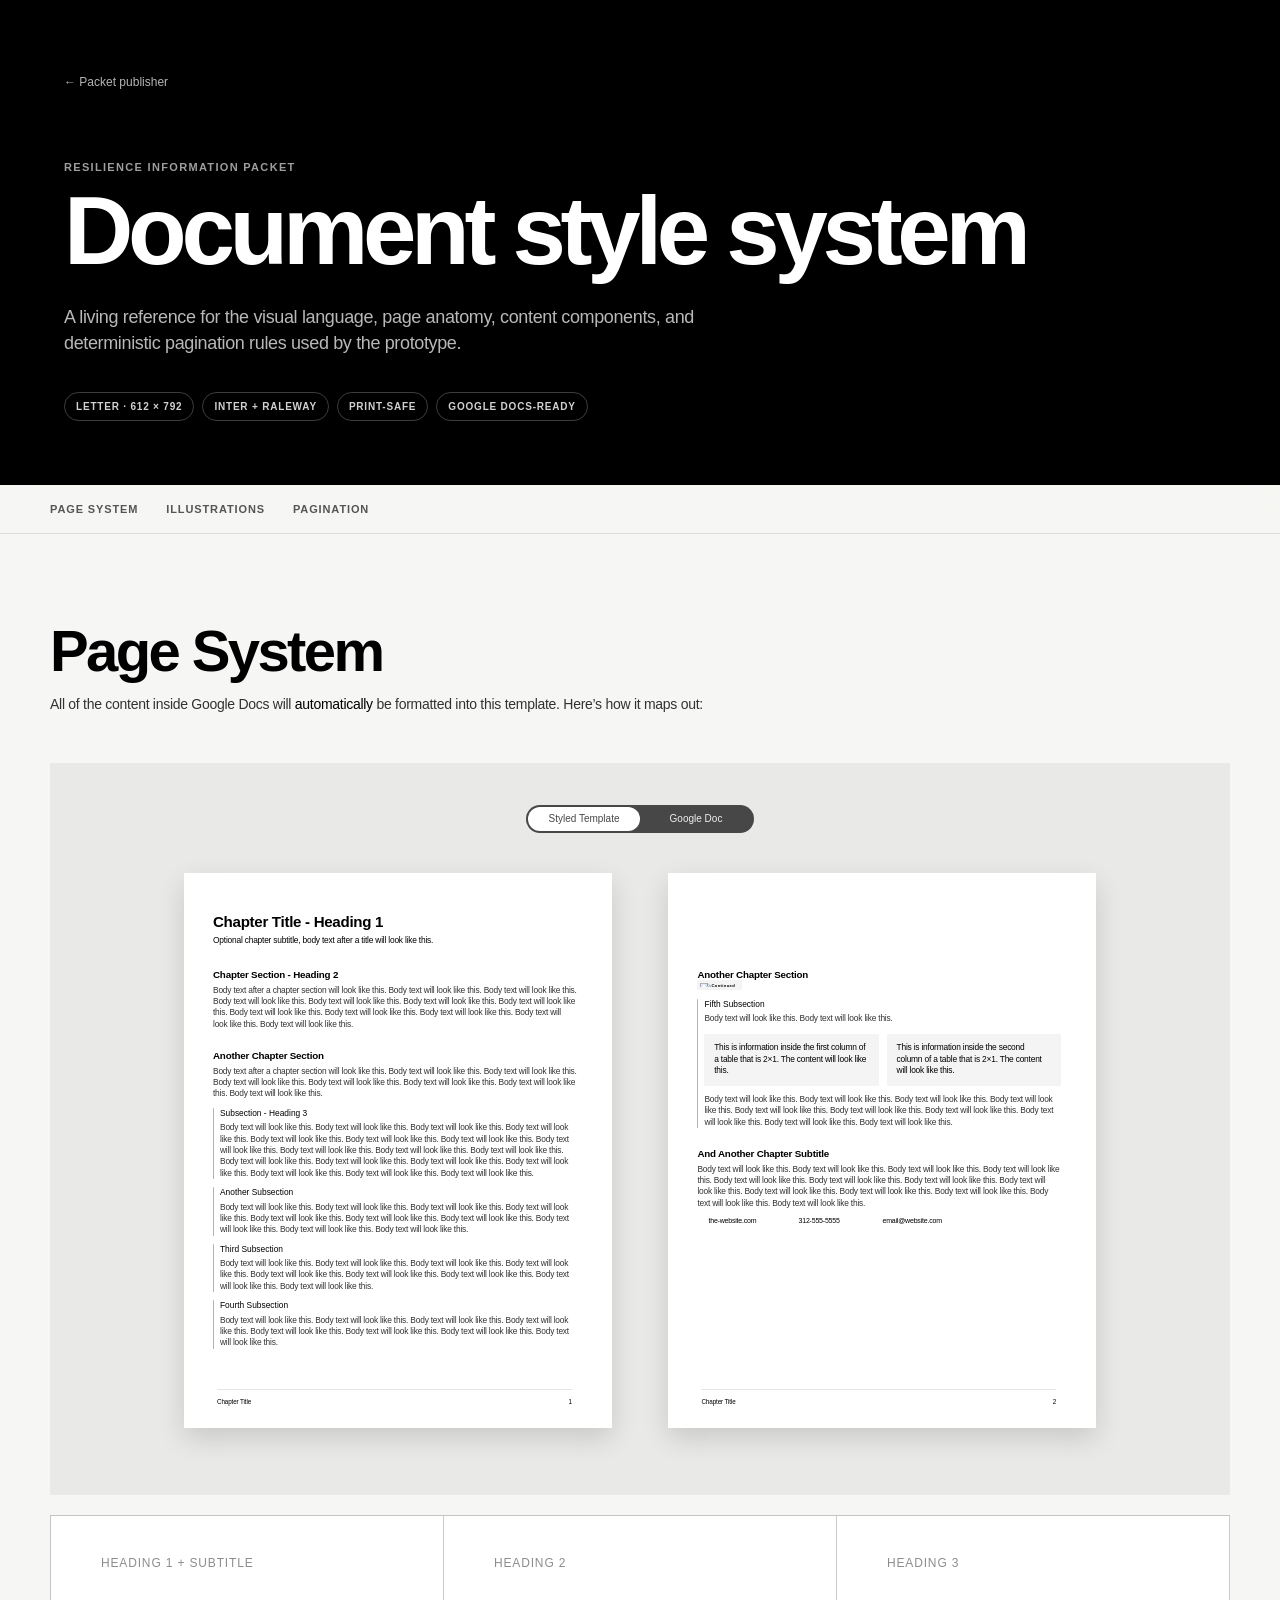
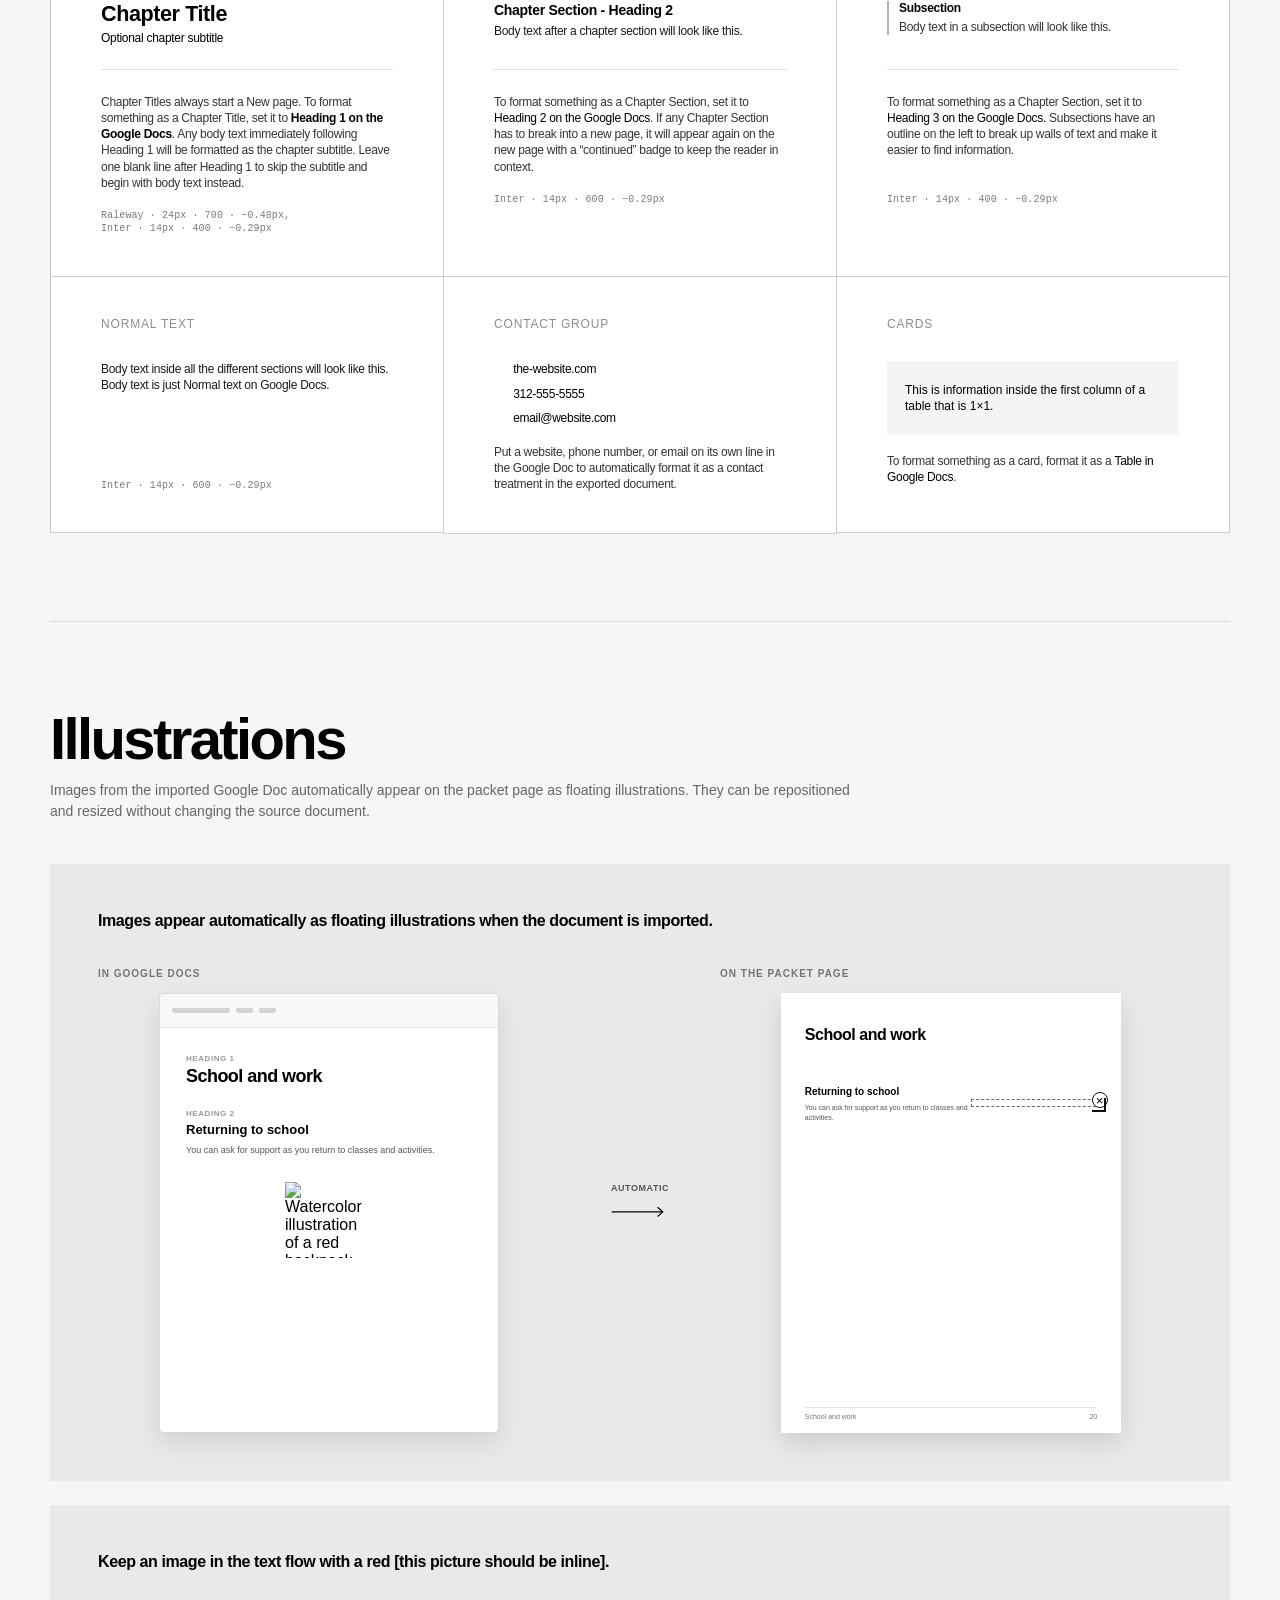
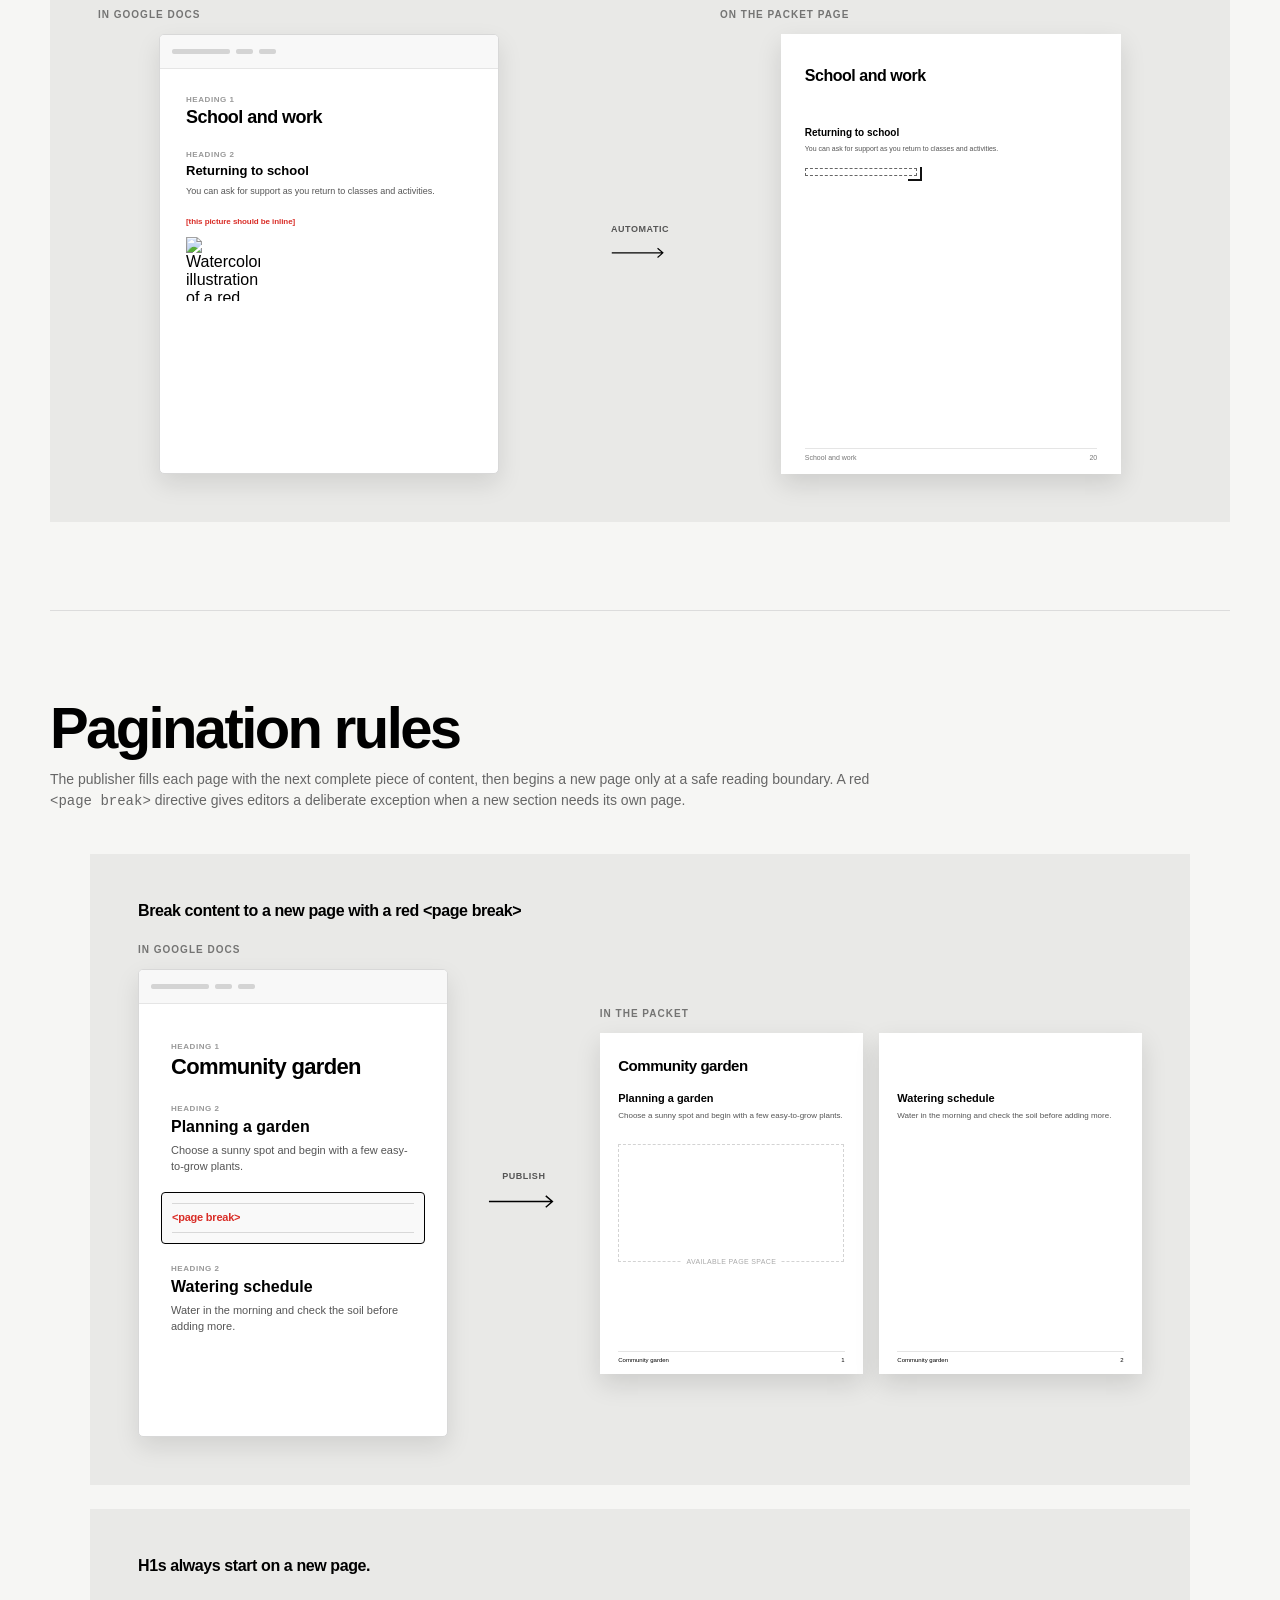
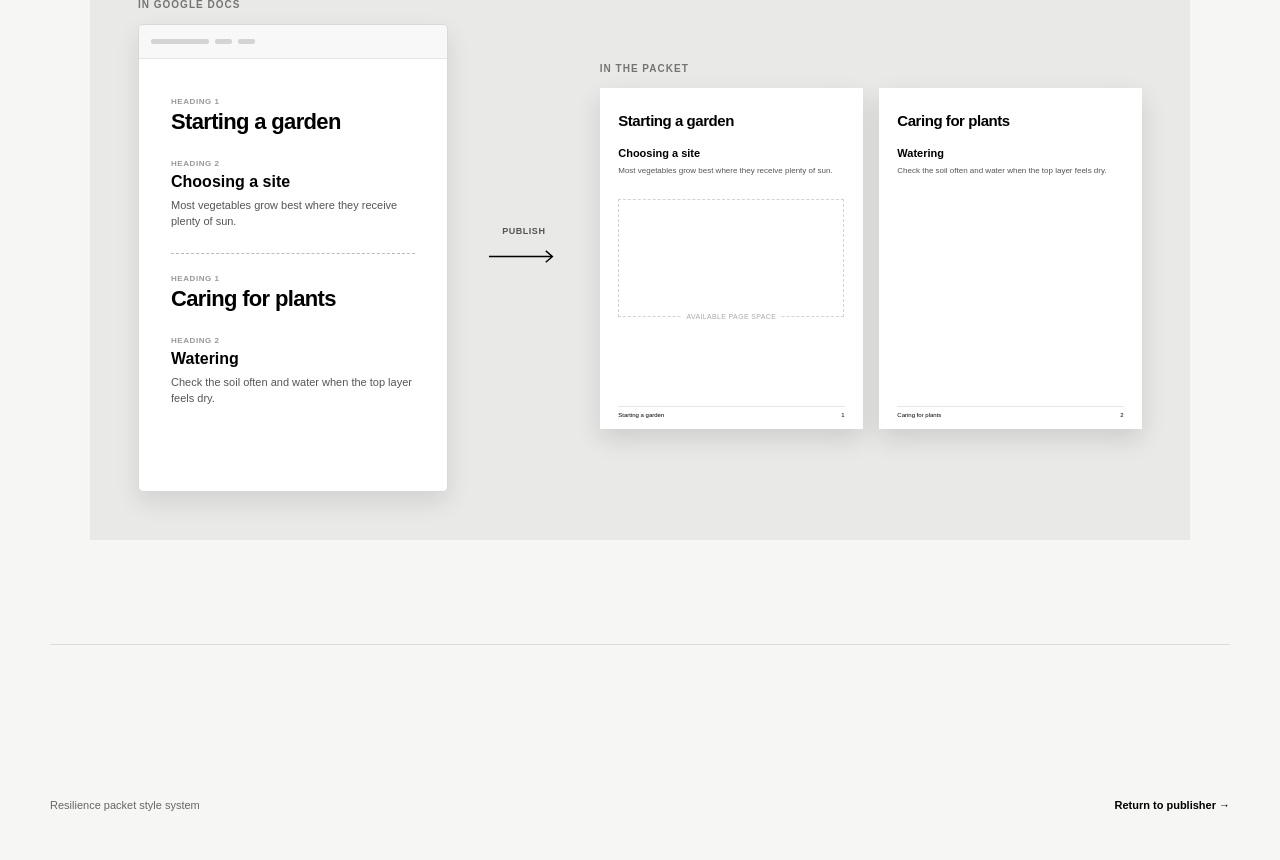
==== commit a23ce27a: "Support subtitle opt-out after chapter headings" ====
--- a/style-guide.html
+++ b/style-guide.html
@@ -126,7 +126,7 @@
               <div class="map-chapter-subtitle">Optional chapter subtitle</div>
             </div>
             <div class="page-map-divider" aria-hidden="true"></div>
-            <p class="page-map-description">Chapter Titles always start a New page. To format something as a Chapter Title, set it to <strong>Heading 1 on the Google Docs</strong>. Any body text immediately following Heading 1 will be formatted as the chapter subtitle.</p>
+            <p class="page-map-description">Chapter Titles always start a New page. To format something as a Chapter Title, set it to <strong>Heading 1 on the Google Docs</strong>. Any body text immediately following Heading 1 will be formatted as the chapter subtitle. Leave one blank line after Heading 1 to skip the subtitle and begin with body text instead.</p>
             <code>Raleway · 24px · 700 · −0.48px,<br />Inter · 14px · 400 · −0.29px</code>
           </article>
           <article class="page-map-card page-map-card-tall map-heading-two">
--- a/styles.css
+++ b/styles.css
@@ -1494,8 +1494,21 @@
   padding-left: 18px;
 }
 
+.content-table :is(th, td) > :is(ul, ol):first-child {
+  margin-top: 0;
+}
+
 .content-table li {
   margin: 0;
+}
+
+.content-table li > ul,
+.content-table li > ol {
+  margin-top: 4px;
+}
+
+.content-table :is(th, td) > :is(ul, ol) > li + li {
+  margin-top: 10px;
 }
 
 /* Figma 1 × 3 information cards use a slightly roomier 15.5px vertical inset. */
@@ -1638,8 +1651,20 @@
   touch-action: none;
 }
 
-.content-image.resizable-inline-illustration img {
+.content-image.resizable-inline-illustration > img {
   width: 100%;
+}
+
+.inline-illustration-viewport {
+  width: 100%;
+  overflow: hidden;
+  border-radius: 5px;
+}
+
+.content-image .inline-illustration-viewport img {
+  display: block;
+  max-width: none;
+  border-radius: 0;
 }
 
 .resizable-inline-illustration:hover,
@@ -1887,6 +1912,14 @@
   letter-spacing: 0.1px;
 }
 
+.paired-blocks .paired-block,
+.paired-blocks .paired-block:first-child,
+.paired-blocks .paired-block + .paired-block {
+  width: 491px;
+  min-height: 40px;
+  grid-template-columns: minmax(0, 2fr) minmax(0, 3fr);
+}
+
 .card-grid {
   display: grid;
   grid-template-columns: repeat(2, minmax(0, 1fr));
@@ -1930,7 +1963,6 @@
   min-height: 0;
 }
 
-.card-grid-stack article:first-child { min-height: 142px; }
 .card-grid-stack article:last-child { min-height: 105px; }
 
 .callout {
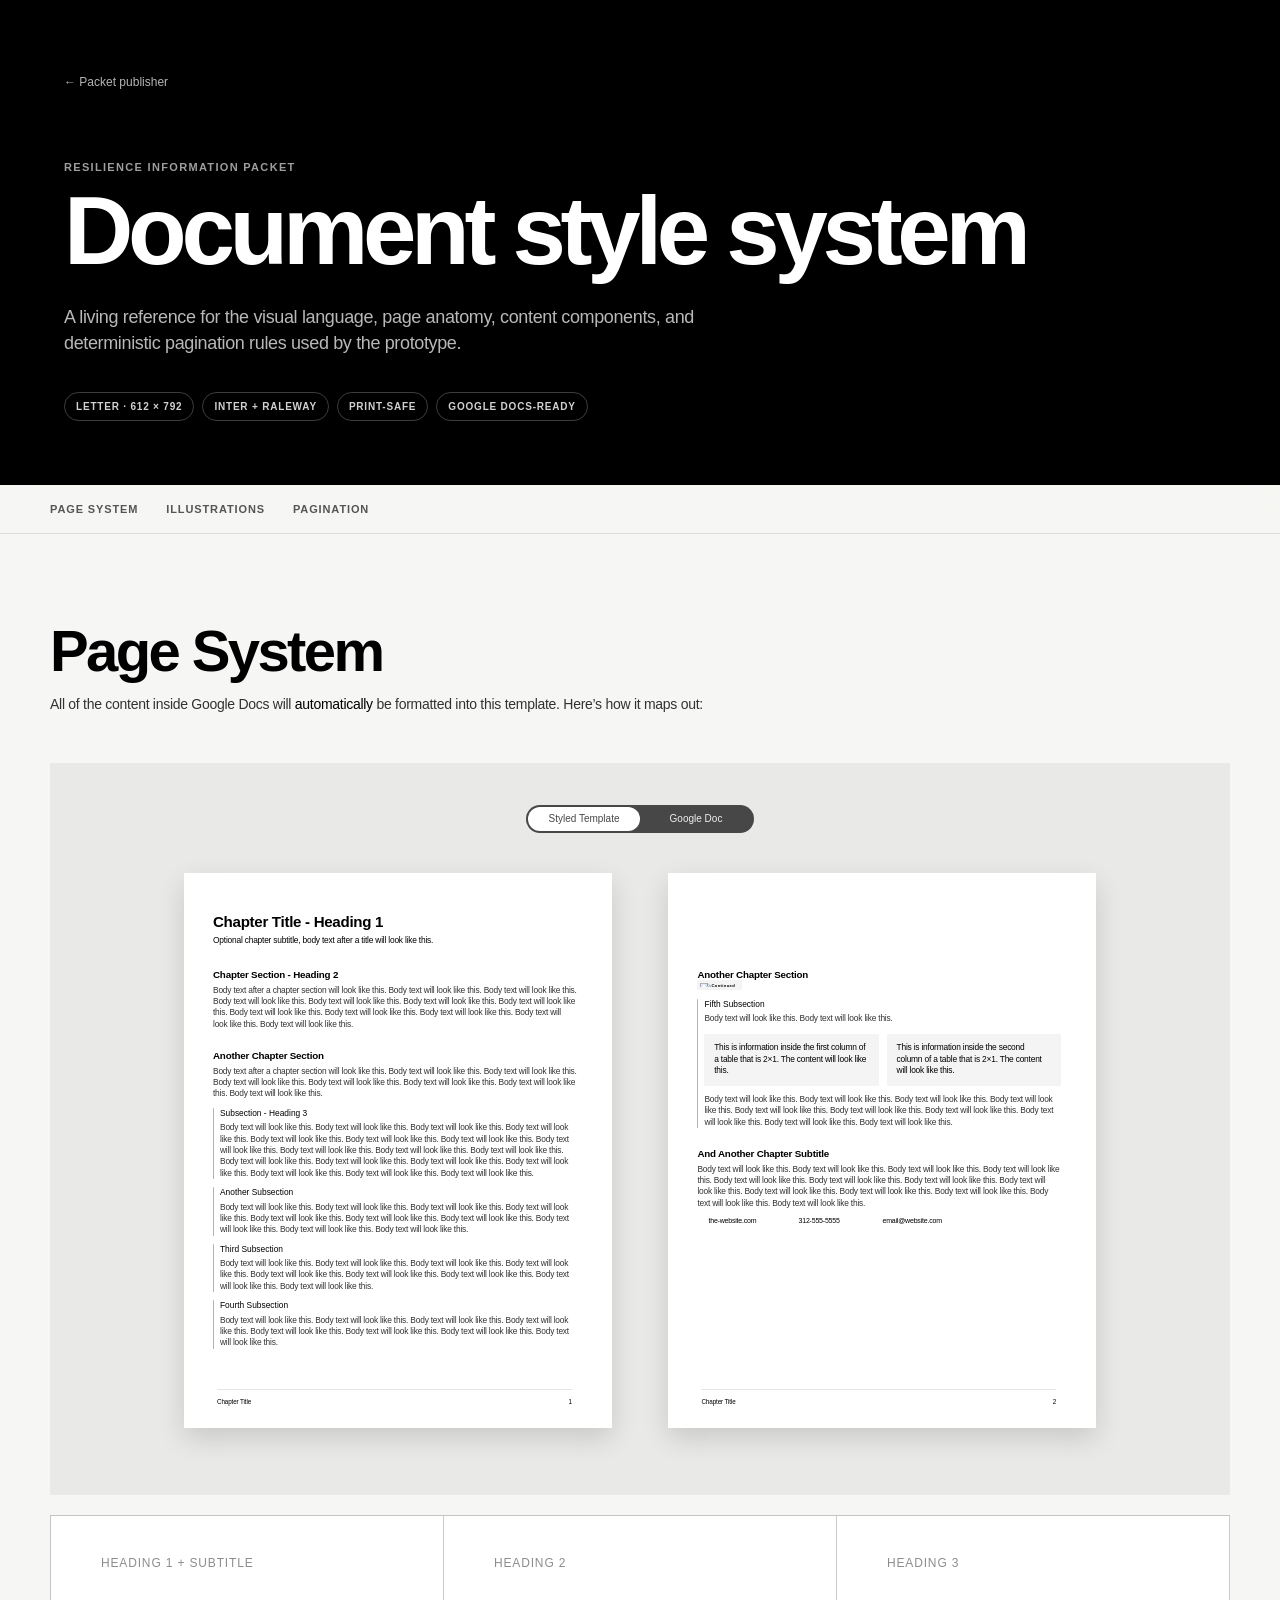
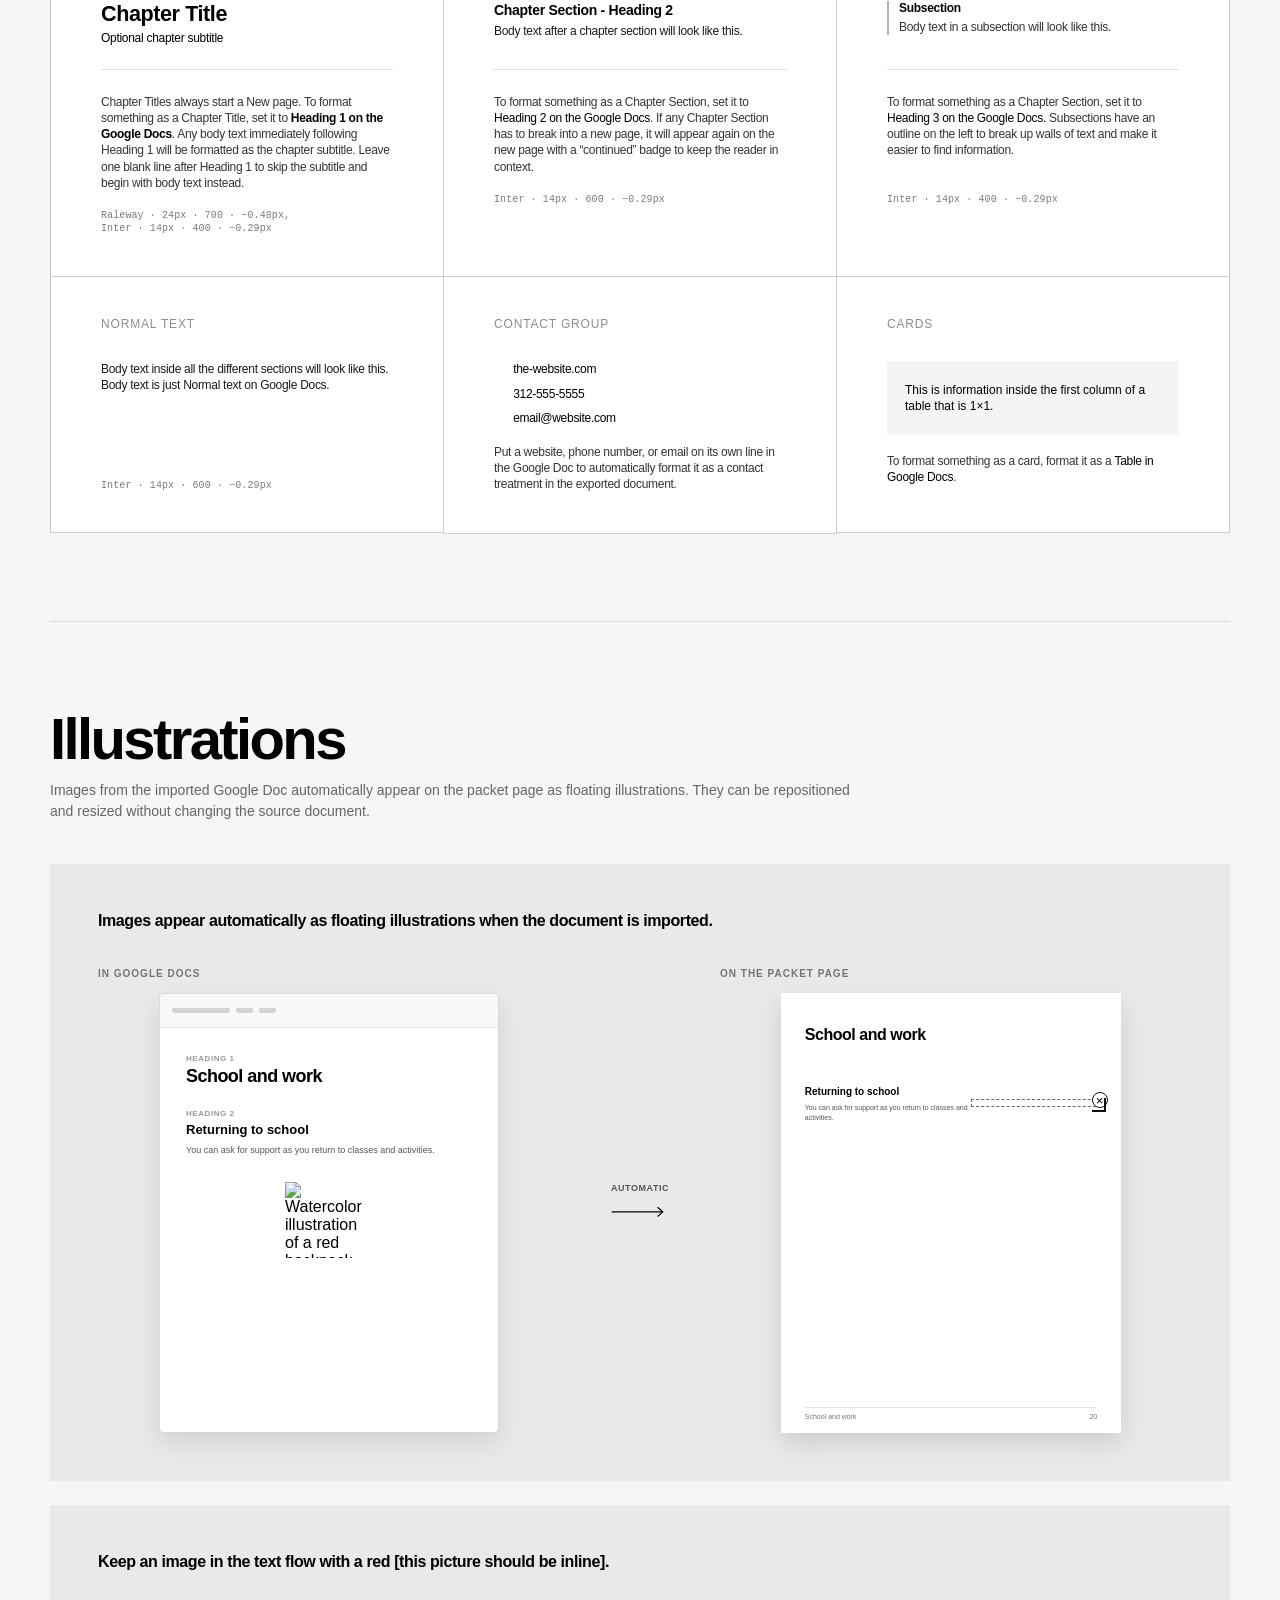
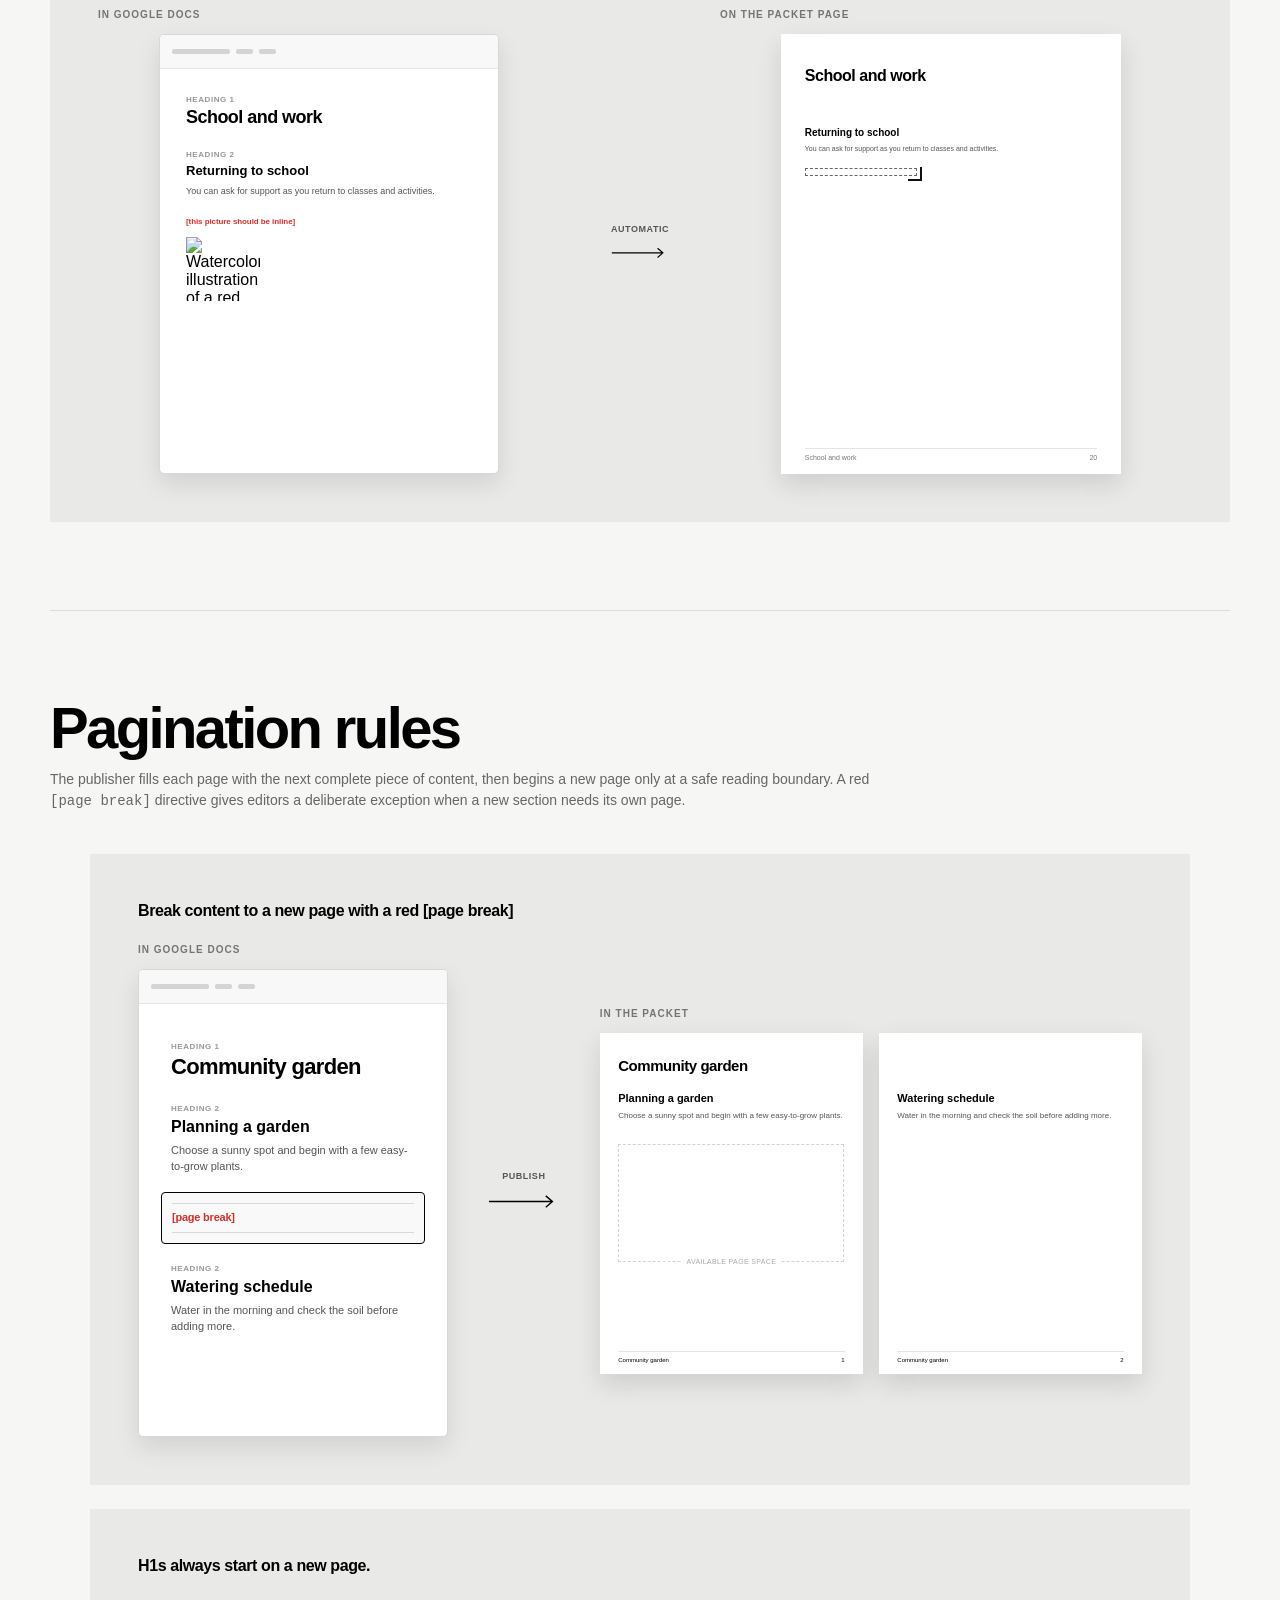
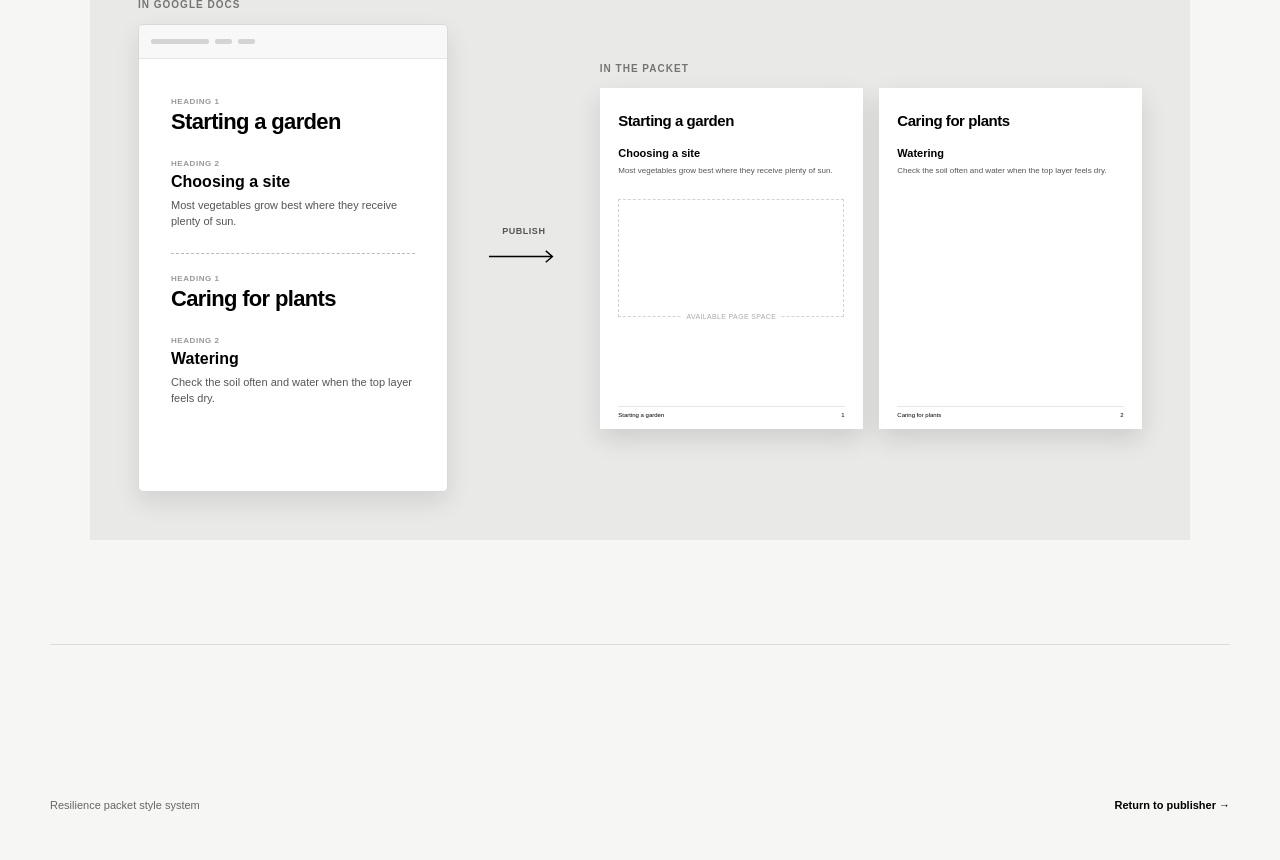
==== commit 0cacaf5d: "Refine document formatting and cover" ====
--- a/style-guide.html
+++ b/style-guide.html
@@ -274,12 +274,12 @@
         <div class="guide-section-heading pagination-section-heading">
           <div>
             <h2>Pagination rules</h2>
-            <p>The publisher fills each page with the next complete piece of content, then begins a new page only at a safe reading boundary. A red <code>&lt;page break&gt;</code> directive gives editors a deliberate exception when a new section needs its own page.</p>
+            <p>The publisher fills each page with the next complete piece of content, then begins a new page only at a safe reading boundary. A red <code>[page break]</code> directive gives editors a deliberate exception when a new section needs its own page.</p>
           </div>
         </div>
 
         <figure class="pagination-demo" aria-labelledby="pagination-demo-title">
-          <figcaption id="pagination-demo-title" class="pagination-demo-title">Break content to a new page with a red <code>&lt;page break&gt;</code></figcaption>
+          <figcaption id="pagination-demo-title" class="pagination-demo-title">Break content to a new page with a red <code>[page break]</code></figcaption>
           <div class="pagination-demo-source">
             <div class="pagination-demo-label">In Google Docs</div>
             <div class="pagination-doc-page">
@@ -292,7 +292,7 @@
                 <p>Choose a sunny spot and begin with a few easy-to-grow plants.</p>
                   <div class="pagination-double-break">
                     <div class="pagination-empty-line"></div>
-                    <code class="pagination-page-break-directive">&lt;page break&gt;</code>
+                    <code class="pagination-page-break-directive">[page break]</code>
                     <div class="pagination-empty-line"></div>
                 </div>
                 <span class="pagination-format-label">Heading 2</span>
--- a/styles.css
+++ b/styles.css
@@ -794,6 +794,18 @@
   font-family: Inter, sans-serif;
 }
 
+.cover-mark {
+  position: absolute;
+  top: 0;
+  right: 0;
+  width: 328.259px;
+  height: 310.138px;
+  object-fit: cover;
+  opacity: 0.2;
+  mix-blend-mode: multiply;
+  pointer-events: none;
+}
+
 .cover-brand {
   position: absolute;
   top: 59px;
@@ -1281,7 +1293,9 @@
    Apply it from the content itself so live Google Doc imports measure and
    render the same way as the bundled frame-specific pages. */
 .page-content:has(.content-table),
-.measurement-content:has(.content-table) {
+.measurement-content:has(.content-table),
+.page-content:has(.paired-blocks-outline),
+.measurement-content:has(.paired-blocks-outline) {
   width: 529px;
 }
 
@@ -1331,7 +1345,8 @@
 }
 
 .subsection.is-nested.is-chapter-last::before,
-.subsection.is-nested.continues-next-page::before {
+.subsection.is-nested.continues-next-page::before,
+.subsection.is-nested.is-page-terminal::before {
   bottom: 0;
 }
 
@@ -1413,6 +1428,12 @@
 /* Keep body-copy rhythm consistent across all page-specific frame refinements. */
 .page-content p.content-block {
   margin-bottom: 8px !important;
+}
+
+/* A discarded empty Normal Text paragraph contributes one complete body-copy
+   line in addition to the paragraph's standard 8px separation. */
+.page-content p.content-block.has-doc-blank-before {
+  margin-top: calc(8px + var(--doc-blank-lines, 1) * 16.2px);
 }
 
 .page-content p.content-block:last-child {
@@ -1917,7 +1938,54 @@
 .paired-blocks .paired-block + .paired-block {
   width: 491px;
   min-height: 40px;
-  grid-template-columns: minmax(0, 2fr) minmax(0, 3fr);
+  grid-column: 1 / -1;
+  grid-template-columns: subgrid;
+}
+
+.paired-blocks {
+  --paired-column-gap: 24px;
+  width: 491px;
+  /* Share the widest label across every row without letting long labels
+     consume more than 240px of the group. */
+  grid-template-columns: fit-content(240px) minmax(0, 1fr);
+  column-gap: var(--paired-column-gap);
+}
+
+.paired-blocks .paired-block {
+  column-gap: var(--paired-column-gap);
+}
+
+.paired-block-details {
+  display: grid;
+}
+
+.paired-block-detail {
+  display: grid;
+  grid-template-columns: auto minmax(0, 1fr);
+  column-gap: 4px;
+}
+
+.paired-blocks-outline {
+  width: 529px;
+  row-gap: 0;
+  column-gap: var(--paired-column-gap);
+  overflow: hidden;
+  border: 1px solid #ccc;
+  border-radius: 6px;
+}
+
+.paired-blocks-outline .paired-block,
+.paired-blocks-outline .paired-block:first-child,
+.paired-blocks-outline .paired-block + .paired-block {
+  width: 100%;
+  min-height: 40px;
+  padding: 15px 19px;
+  border-radius: 0;
+  background: transparent;
+}
+
+.paired-blocks-outline .paired-block + .paired-block {
+  border-top: 1px solid #ccc;
 }
 
 .card-grid {
